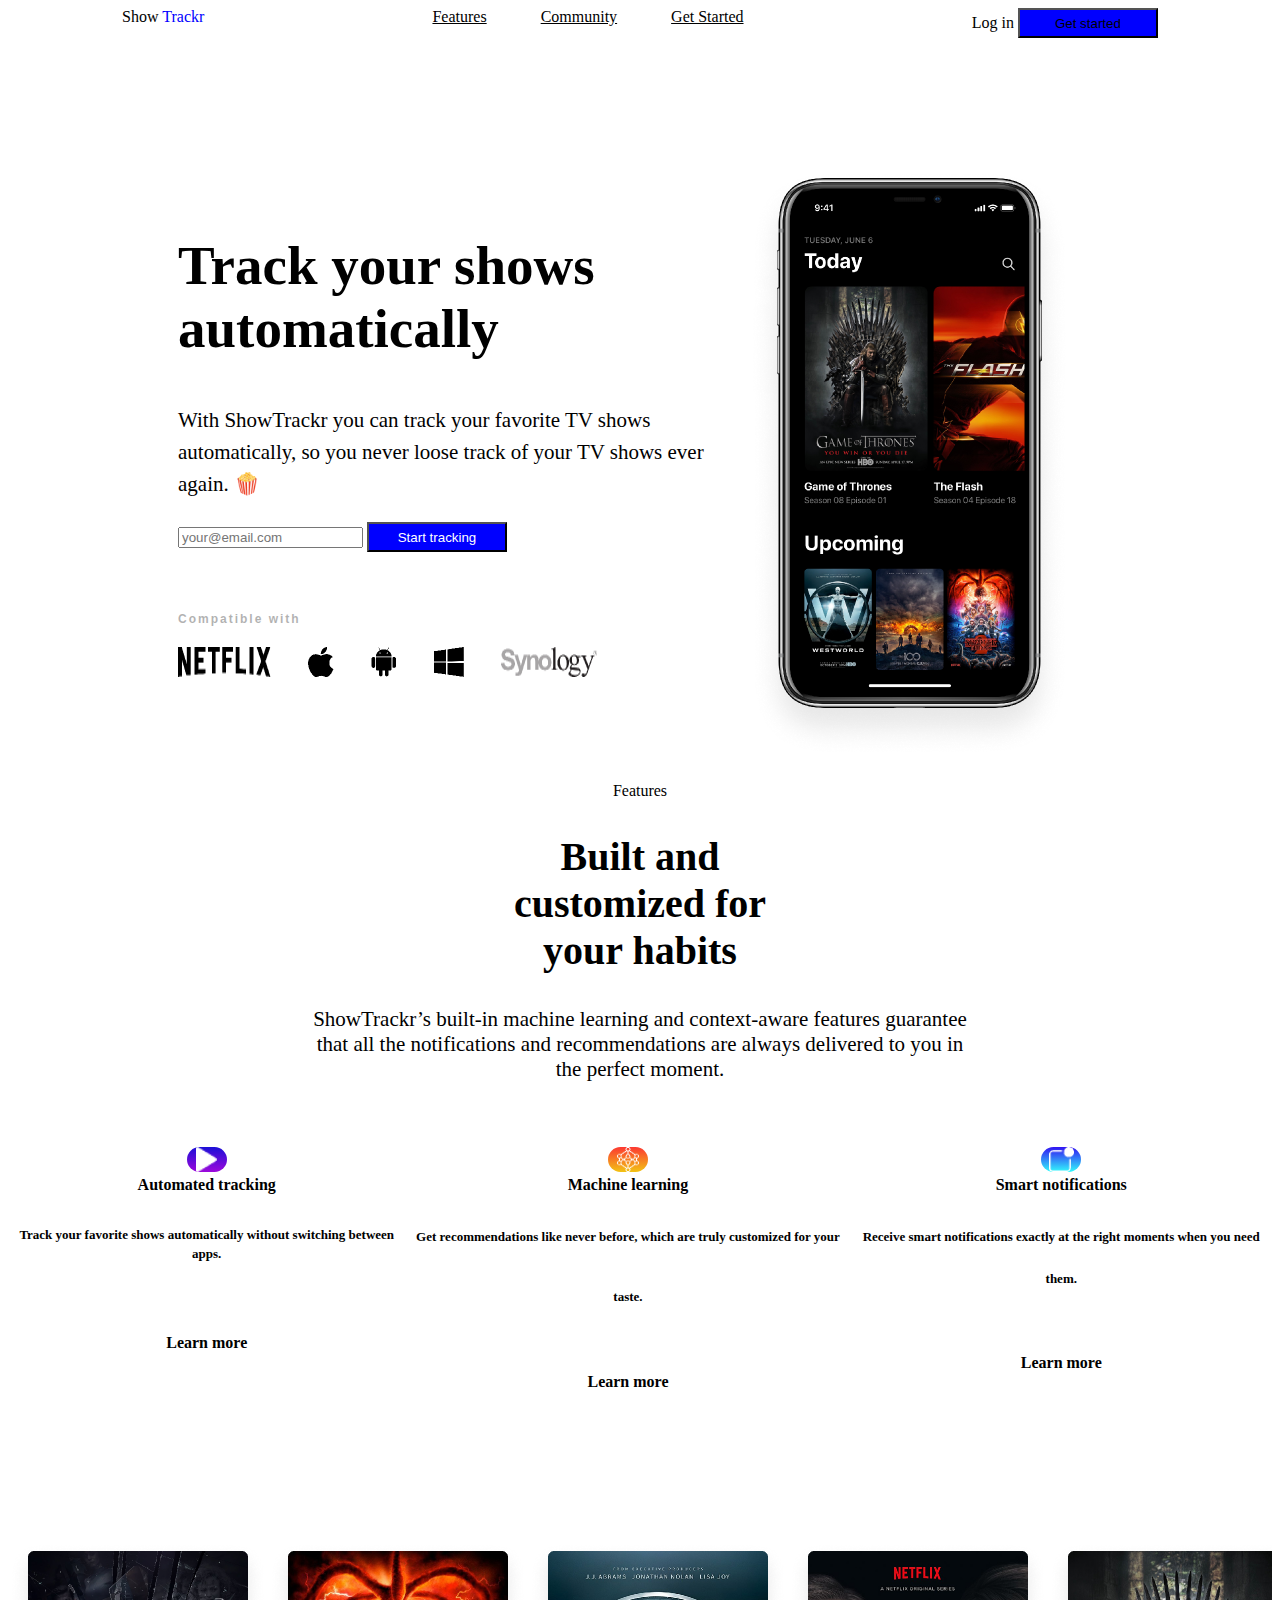
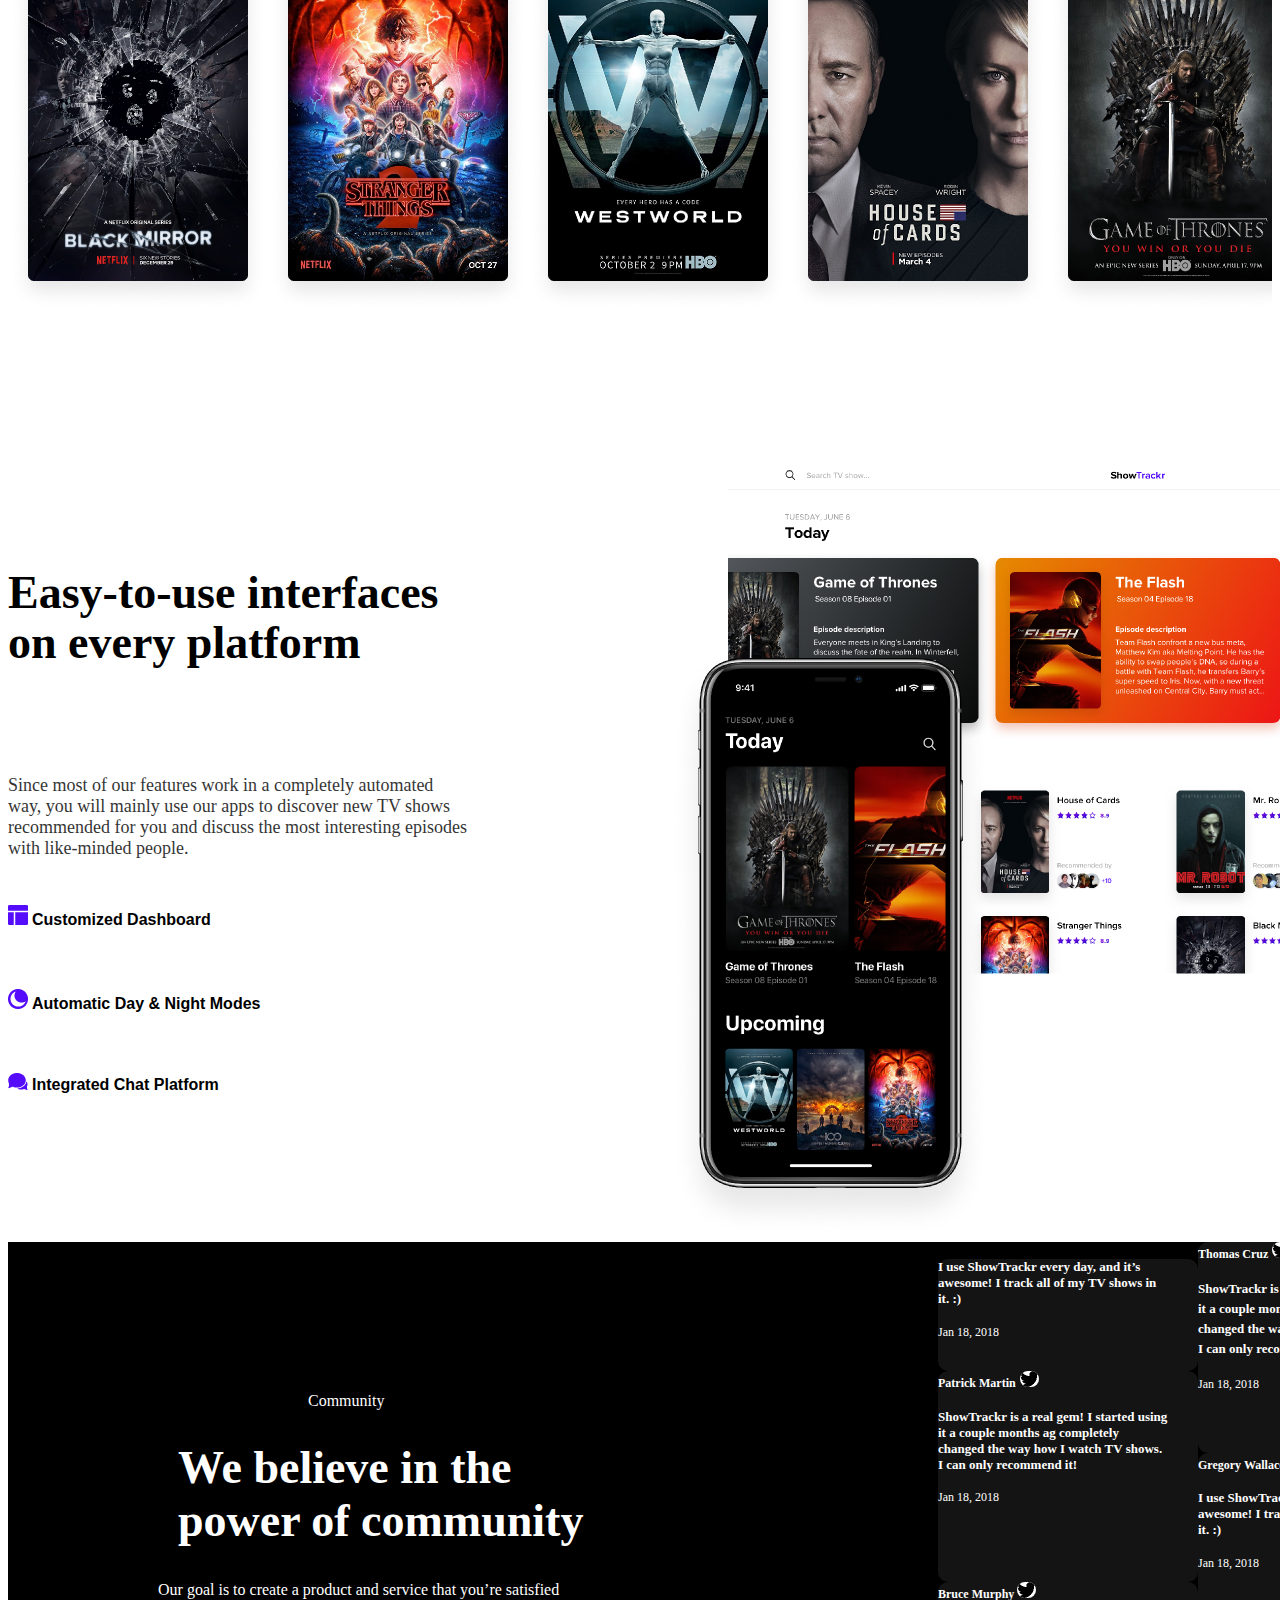
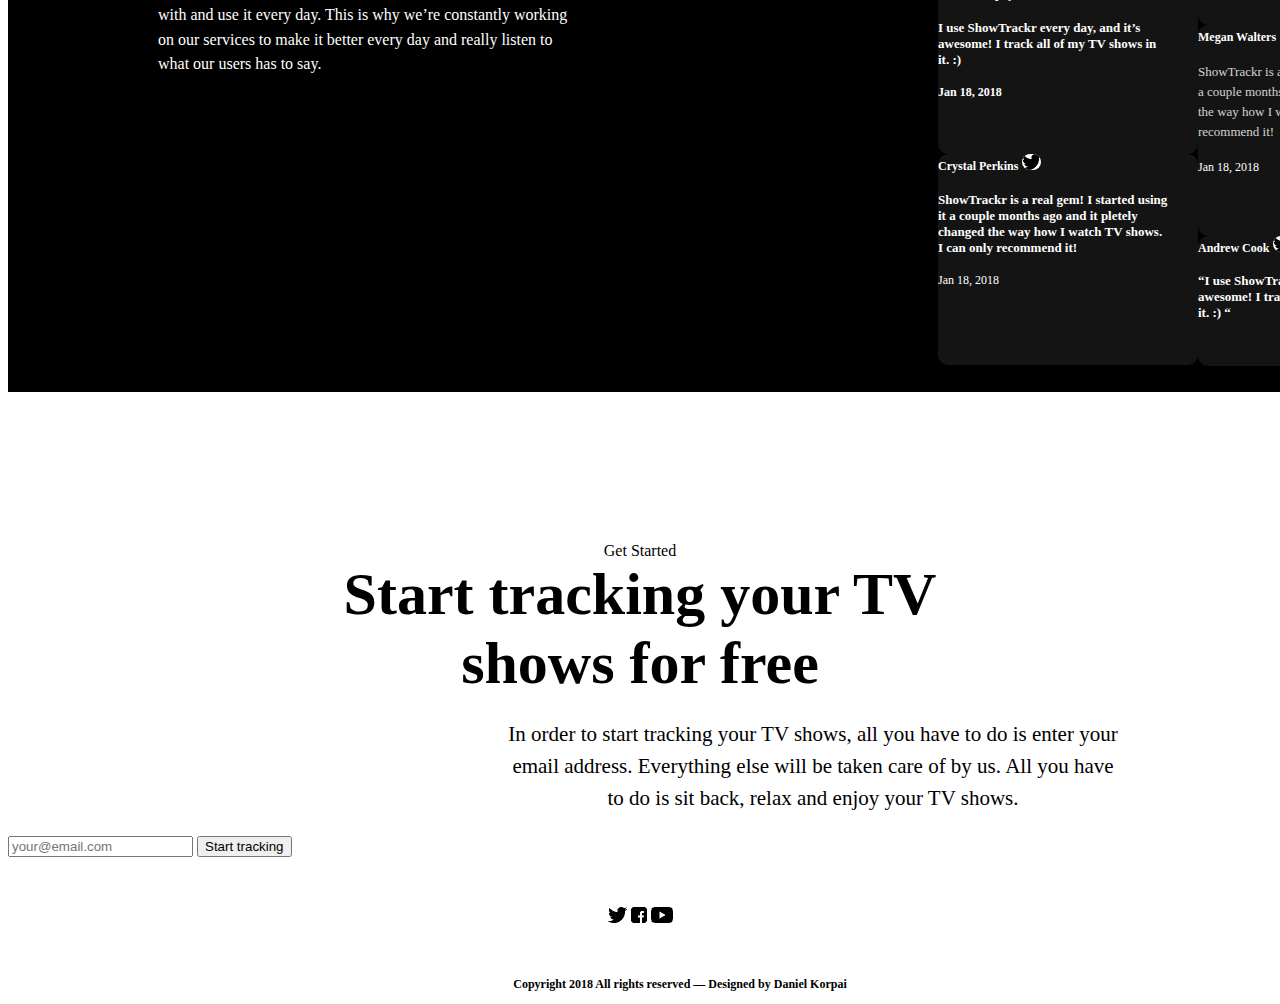
==== iphone/index.html @ 299eebde "last final mob wersion2" ====
<!DOCTYPE html>
<html lang="ru">
  <head>
    <meta name="viewport" content="width=device-width, initial-scale=1">
    <meta charset="UTF-8" />
    <title>Селекторы</title>
    <link rel="stylesheet" type="text/css" href="css/styles.css">
  </head>
  <body>
    <header class="header">
      <div class="menu-left">
        <span>Show</span>
        <span class="trac">Trackr</span>
      </div>

      <div class="menu-center">
        <a class="feauter" href="#send-1">Features</a>
        <a class="commun" href="send-2">Community</a>
        <a class="med" href="#send-3">Get Started</a>
      </div>

      <div class="menu-right">
        <span class="log-in">Log in</span>
        <button class="get">Get started</button>
      </div>

    </header>

    <section class="mario">
      <div class="all">
        <h2 class="left-caption">Track your shows automatically</h2>

        <p class="with">
          With ShowTrackr you can track your favorite TV shows automatically, so
          you never loose track of your TV shows ever again. 🍿
        </p>

        <input type="email" placeholder="your@email.com" />

        <button class="star">Start tracking</button><br>
        
        <p class="comp">Compatible with</p>

        <div class="robot">
          <img class="net" src="images/img7.png" />
          <img class=" appl" src="images/img6.png" />
          <img class="android" src="images/img5.png" />
          <img class="window" src="images/img9.png" />
          <img class="snolo" src="images/img8.png" />
        </div>
      </div>

      <div>
        <img class="boba" src="images/img22.png" />
      </div>
    </section>

    <div class="bui-show">
      <a id="send-1">Features</a>
      <h2 class="bui">Built and customized for your habits</h2>
      <p class="show">
        ShowTrackr’s built-in machine learning and context-aware features
        guarantee that all the notifications and recommendations are always
        delivered to you in the perfect moment.
      </p>
    </div>

    <div class="foot">

      <div class="tree-left">

        <div>
          <img class="treeang" src="images/img16.png">
        </div>


        <span class="aut">Automated tracking</span>

        <h6 class="trac-you">
          Track your favorite shows automatically without switching between
          apps.
        </h6>

        <div class="lear-1">Learn more</div>
      </div>

      <div class="tree-center">

        <div>
          <img class="harta" src="images/img17.png">
        </div>

        <span class="mach">Machine learning</span>

        <h3 class="get-recom">
          Get recommendations like never before, which are truly customized for
          your taste.
        </h3>
        <div class="lear-2">Learn more</div>

      </div>

      <div class="tree-right">

        <div>
          <img class="i-button" src="images/img18.png" />
        </div>

        <span class="smart">Smart notifications</span>

        <h5 class="rec">
          Receive smart notifications exactly at the right moments when you need
          them.
        </h5>

        <div class="lear-3">Learn more</div>

      </div>

    </div>

    <div class="roll">
      <img class="esc-1" src="images/img13.png" />
      <img class="esc-2"  src="images/img15.png" />
      <img src="images/img14.png" />
      <img src="images/img10.png" />
      <img class="esc-3" src="images/img11.png" />
      <img  class="esc-4" src="images/img12.png" />
      <img class="esc-5" src="images/img25.png" />
    </div>
    <section class="doom">
      <div class="doom-left">
        <h6 class="easy">Easy-to-use interfaces on every platform</h6>

        <p class="since">
          Since most of our features work in a completely automated way, you
          will mainly use our apps to discover new TV shows recommended for you
          and discuss the most interesting episodes with like-minded people.
        </p>
        <div>

          <div class="up-down1">
            <img class="go1" src="images/img20.png" />
            <span class="cust">Customized Dashboard</span><br />
          </div>

            <div class="up-down2">
           <img class="go2" src="images/img21.png" />
            <span class="auto">Automatic Day & Night Modes</span><br />
           </div>

          <div class="up-down3">
            <img class="go3" src="images/img19.png" />
            <span class="int">Integrated Chat Platform</span><br />
           </div>

        </div>
      </div>

      <div class="doom-right">
        <img class="down" src="images/img23.png" />
        <img class="up" src="images/img22.png" />
      </div>
    </section>

    <section class="black">
      <div class="black-left">
        <a id="send-2"  class="communiti">Community</a>

        <h1 class="we">We believe in the power of community</h1>

        <p class="our">
          Our goal is to create a product and service that you’re satisfied with
          and use it every day. This is why we’re constantly working on our
          services to make it better every day and really listen to what our
          users has to say.
        </p>

        <p>Read more testimonials</p>
      </div>
        <div class="colum-left">

          <div class="first-left-comment">
            <h4 class="i-use">
              I use ShowTrackr every day, and it’s awesome! I track all of my TV
              shows in it. :)
            </h4>
            <p class="data-1">Jan 18, 2018</p>
          </div>

          <div class="second-left-comment">
            <span class="second-name">Patrick Martin</span>
            <img  class="img-tweet-1" src="images/img24.png">
            <h4 class="showTrack-comment">
              ShowTrackr is a real gem! I started using it a couple months ag
              completely changed the way how I watch TV shows. I can only
              recommend it!
            </h4>
            <p class="data-2">Jan 18, 2018</p>
          </div>

          <div class="third-left-comment">
            <spann class="third-name">Bruce Murphy</span>
              <img  class="img-tweet-2" src="images/img24.png">
            <h4 class="I-use">
              I use ShowTrackr every day, and it’s awesome! I track all of my TV
              shows in it. :)
            </h4>
            <p class="data-3">Jan 18, 2018</p>
          </div>

          <div class="fourth-left-comment">
            <span class="fourth-name">Crystal Perkins</span>
            <img  class="img-tweet-3" src="images/img24.png">
            <h4 class="show-track-comment-2" >
              ShowTrackr is a real gem! I started using it a couple months ago
              and it pletely changed the way how I watch TV shows. I can only
              recommend it!
            </h4>
            <p class="data-4">Jan 18, 2018</p>
          </div>
        </div>

        <div class="colu-right">

          <div class="first-right-comment">
              <span class="first-right-name">Thomas Cruz</span>
              <img class="img-tweet-4"  src="images/img24.png">
              <h4 class="right-ShowTrack">ShowTrackr is a real gem! I started using it a couple months ago
                completely changed the way how I watch TV shows. I can only recommend it!
               </h4>
              <p class=" data-5">Jan 18, 2018</p>
          </div>

          <div class="second-right-comment">
              <span  class="second-right-name">Gregory Wallace</span>
              <img  class="img-tweet-5" src="images/img24.png">
              <h4 class="i-use">I use ShowTrackr every day,
                 and it’s awesome! I track all of my TV shows in it. :) 
                </h4>
              <p class="data-6">Jan 18, 2018</p>
          </div>

          <div class=" third-right-comment">
              <span class="third-right-name">Megan Walters</span>
              <img  class="img-tweet-6" src="images/img24.png">
              <h4 class="i-watch">ShowTrackr is a real gem! I started using it a couple months ago 
                 completely changed the way how I watch TV shows. I can only recommend it! 
                </h4>
              <p class="data-7">Jan 18, 2018</p>
          </div>

          <div class="fourth-right-comment">
              <span class="fourth-right-name" >Andrew Cook</span>
              <img class="img-tweet-7" src="images/img24.png">
              <h4 class="i-use-show">“I use ShowTrackr 
                every day, and it’s awesome! I track all of my TV shows in it. :) “
              </h4>
              <p></p>
          </div>

        </div>
      </div>
    </section>



    <div class="get-started">

      <a id="send-3">Get Started</a>

      <h6 class="tv">Start tracking your TV shows for free</h6>

      <p class="order">
        In order to start tracking your TV shows, all you have to do is enter your
        email address. Everything else will be taken care of by us. All you have
       to do is sit back, relax and enjoy your TV shows.
      </p>
    </div>

      <div class="good-man" >
        <input class="mail" type="email" placeholder="your@email.com" />
       <button class="ssb">Start tracking</button>
      </div>

    

    <footer>
      <div class="last">
        

        <img src="images/img24.png">

        <img src="images/img25.png">

        <img src="images/img26.png">

      </div>
      <div>
        <p class="copy">
          Copyright 2018 All rights reserved — Designed by Daniel Korpai
          </p>
      </div>

    </footer>
  </body>
</html>
---- iphone/css/styles.css ----
.header {
  margin-bottom: 20px;
  display: flex;
  justify-content: space-around;
}

.feauter {
  padding-right: 50px;
  color: black;
}

.commun {
  color: black;
}

.med {
  padding-left: 50px;
  color: black;
}

.trac {
  color: blue;
}

.treeang {
  object-fit: contain;
  width: 40px;
  height: 25px;
  border-radius: 14px;
  background-image: linear-gradient(to top, #9c09db, #1c0fd7);
}

.i-button {
  width: 40px;
  height: 25px;
  object-fit: contain;
  border-radius: 14px;
  background-image: linear-gradient(to top, #32fbfc, #3214f2);
}

.harta {
  width: 40px;
  height: 25px;
  object-fit: contain;
  border-radius: 14px;
  background-image: linear-gradient(to top, #f2c314, #fc3832);
}

.get {
  width: 140px;
  height: 30px;
  background-color: blue;
}

.left-caption {
  font-size: 55px;
}

.with {
  font-size: 21px;
  line-height: 1.52;
  color: #000000;
}

.mario {
  margin-bottom: 20px;
  display: flex;
  justify-content: space-betwe;
}

.all {
  margin-top: 130px;
  margin-left: 170px;
}

.star {
  color: #ffffff;
  width: 140px;
  height: 30px;
  background-color: blue;
}

.comp {
  margin-top: 60px;
}

.robot {
  display: flex;
  margin-top: 20px;
  margin-left: -120px;
}

.net {
  margin-left: 120px;
}

.appl {
  margin-left: 37px;
}

.android {
  margin-left: 37px;
}

.window {
  margin-left: 37px;
}

.snolo {
  margin-left: 37px;
}

.boba {
  margin-top: 140px;
  margin-top: 110px;
  margin-right: 200px;
}

.comp {
  width: 124px;
  height: 15px;
  opacity: 0.3;
  font-family: sans-serif;
  font-size: 12px;
  font-weight: 600;
  font-stretch: normal;
  font-style: normal;
  line-height: normal;
  letter-spacing: 2px;
  color: #000000;
}

.job {
  display: flex;
}

.section {
  display: flex;
}

.iphone-pics {
  width: 100%;
  height: 100%;
}

.iphone-img {
  width: 310px;
}

.best {
  display: flex;
  justify-content: space-between;
}

.heroi {
  display: flex;
  justify-content: space-around;
}

.spann {
  font-size: 18px;
  font-weight: 300;
  color: #000000;
}

.bui-show {
  text-align: center;
}

.bui {
  padding-right: 500px;
  padding-left: 500px;
  font-size: 40px;
  font-size: 40px;
}

.show {
  padding-right: 300px;
  padding-left: 300px;
  margin-bottom: 20px;
  font-size: 21px;
}

.tree-left {
  text-align: center;
}

.tree-center {
  text-align: center;
}

.tree-right {
  text-align: center;
}

.treeangel {
  width: 50px;
  height: 50px;
  border-radius: 14px;
  box-shadow: 0 2px 4px 0 rgba(36, 8, 128, 0.15);
  background-image: linear-gradien;
}

.aut {
  font-weight: bold;
}

.trac-you {
  font-size: 13px;
  line-height: 1.5;
}

.lear-1 {
  padding-top: 40px;
  font-weight: 600;
}

.mach {
  font-weight: bold;
}

.get-recom {
  font-size: 13px;
  line-height: 4.6;
}

.lear-2 {
  padding-top: 33px;
  font-weight: 600;
}

.smart {
  font-weight: bold;
}

.rec {
  font-size: 13px;
  line-height: 3.2;
}

.lear-3 {
  padding-top: 33px;
  font-weight: 600;
}

.foot {
  padding-top: 45px;
  display: flex;
  justify-content: space-between;
}

.roll {
  overflow: auto;
  margin-top: 150px;
  display: flex;
  justify-content: space-between;
}

.doom {
  margin-top: 150px;
  display: flex;
}

.doom-right {
  margin-left: 200px;
}

.black {
  display: flex;
  width: 1440px;
  height: 750px;
  background-color: #000000;
}

.black-left {
  padding-top: 150px;
}

.colum-left {
  margin-left: 300px;
}

.first-left-comment {
  height: 112px;
  border-radius: 10px;
  background-color: rgba(255, 255, 255, 0.08);
}

.i-use {
  color: #ffffff;
}

.data-1 {
  font-size: 12px;
  color: #ffffff;
}

.second-left-comment {
  width: 260px;
  height: 211px;
  border-radius: 10px;
  background-color: rgba(255, 255, 255, 0.08);
}

.img-tweet-1 {
  background-color: white;
  border-radius: 15px;
}

.second-name {
  font-size: 12px;
  font-weight: 600;
  color: #ffffff;
}

.data-2 {
  font-size: 12px;
  color: #ffffff;
}

.showTrack-comment {
  width: 230px;
  font-size: 13px;
  color: #ffffff;
}

.third-left-comment {
  width: 260px;
  height: 172px;
  border-radius: 10px;
  background-color: rgba(255, 255, 255, 0.08);
}

.img-tweet-2 {
  background-color: white;
  border-radius: 15px;
}

.third-name {
  font-size: 12px;
  font-weight: 600;
  color: #ffffff;
}

.I-use {
  width: 230px;
  font-size: 13px;
}

.fourth-left-comment {
  width: 260px;
  height: 211px;
  border-radius: 10px;
  background-color: rgba(255, 255, 255, 0.08);
}

.img-tweet-3 {
  background-color: white;
  border-radius: 15px;
}

.fourth-name {
  font-size: 12px;
  font-weight: 600;
  color: #ffffff;
}

.show-track-comment-2 {
  width: 230px;
  font-size: 13px;
  color: #ffffff;
}

.data-4 {
  font-size: 12px;
  color: #ffffff;
}

.first-right-comment {
  width: 260px;
  height: 211px;
  border-radius: 10px;
  background-color: rgba(255, 255, 255, 0.08);
}

.img-tweet-4 {
  background-color: white;
  border-radius: 15px;
}

.first-right-name {
  font-size: 12px;
  font-weight: 600;
  color: #ffffff;
}

.right-ShowTrack {
  width: 230px;
  font-size: 13px;
  line-height: 1.54;
  color: #ffffff;
}

.data-5 {
  font-size: 12px;
  color: #ffffff;
}

.second-right-comment {
  width: 260px;
  height: 172px;
  border-radius: 10px;
  background-color: rgba(255, 255, 255, 0.08);
}

.img-tweet-5 {
  background-color: white;
  border-radius: 15px;
}

.second-right-name {
  font-size: 12px;
  font-weight: 600;
  color: #ffffff;
}

.i-use {
  width: 230px;
  font-size: 13px;
  color: #ffffff;
}

.data-6 {
  font-size: 12px;
  color: #ffffff;
}

.third-right-comment {
  width: 260px;
  height: 211px;
  border-radius: 10px;
  background-color: rgba(255, 255, 255, 0.08);
}

.img-tweet-6 {
  background-color: white;
  border-radius: 15px;
}

.third-right-name {
  font-size: 12px;
  font-weight: 600;
  color: #ffffff;
}

.i-watch {
  width: 230px;
  height: 80px;
  opacity: 0.8;
  font-family: SourceSansPro;
  font-size: 13px;
  font-weight: normal;
  font-stretch: normal;
  font-style: normal;
  line-height: 1.54;
  letter-spacing: normal;
  color: #ffffff;
}

.data-7 {
  font-size: 12px;
  color: #ffffff;
}

.fourth-right-comment {
  height: 130px;
  border-radius: 10px;
  background-color: rgba(255, 255, 255, 0.08);
}

.img-tweet-7 {
  background-color: white;
  border-radius: 15px;
}

.fourth-right-name {
  color: white;
  font-size: 12px;
  font-weight: 600;
}

.i-use-show {
  width: 230px;
  font-size: 13px;
  color: #ffffff;
}

.easy {
  width: 460px;
  height: 100px;
  font-size: 46px;
  font-weight: bold;
  font-stretch: normal;
  font-style: normal;
  line-height: 1.09;
  letter-spacing: normal;
  color: #000000;
}

.since {
  width: 460px;
  height: 112px;
  opacity: 0.8;
  font-size: 18px;
  font-weight: normal;
  font-stretch: normal;
  font-style: normal;
  letter-spacing: normal;
  color: #000000;
}

.up-down {
  margin-top: 20px;
}

.up-down2 {
  margin-top: 30px;
}

.up-down3 {
  margin-top: 30px;
}

.go1 {
  width: 20px;
  height: 20px;
  object-fit: contain;
}

.cust {
  font-family: sans-serif;
  font-weight: 600;
}

.go2 {
  margin-top: 30px;
  width: 20px;
  height: 20px;
  object-fit: contain;
}

.auto {
  font-family: sans-serif;
  font-weight: 600;
}

.go3 {
  margin-top: 30px;
  width: 20px;
  height: 17px;
  object-fit: contain;
}

.int {
  font-family: sans-serif;
  font-weight: 600;
}
.up {
  margin-top: -330px;
}

.down {
  margin-left: 60px;
}

.communiti {
  padding-left: 300px;
  color: white;
}

.we {
  margin-left: 170px;
  width: 460px;
  font-family: SourceSansPro;
  font-size: 46px;
  color: #ffffff;
}

.our {
  margin-left: 150px;
  width: 420px;
  line-height: 1.56;
  color: #ffffff;
}

.tv {
  margin: auto;
  text-align: center;
  width: 606px;
  font-size: 60px;
}

.order {
  margin-left: 500px;
  text-align: center;
  width: 610px;
  height: 96px;
  font-size: 21px;
  line-height: 1.52;
}

.last {
  margin-top: 50px;
  text-align: center;
}

.copy {
  margin-top: 50px;
  margin-left: 80px;
  text-align: center;
  font-size: 12px;
  font-weight: 600;
  font-stretch: normal;
}

.get-started {
  text-align: center;
  margin-top: 150px;
}

}

.ssb {
  width: 140px;
  height: 30px;
  background-color: blue;
}

@media (max-width: 768px) {
  .menu-center {
    display: none;
    width: 360px;
    margin-left: auto;
    margin-right: auto;
  }
}

@media (max-width: 768px) {
  .all {
    text-align: center;
    margin-left: auto;
    margin-right: auto;
  }
}

@media (max-width: 768px) {
  .mario {
    display: inline;
    width: 360px;
    margin-left: auto;
    margin-right: auto;
  }
}

@media (max-width: 768px) {
  .net {
    width: 360px;
    margin-left: auto;
    margin-right: auto;
  }
}

@media (max-width: 768px) {
  .log-in {
    display: none;
    width: 360px;
    margin-left: auto;
    margin-right: auto;
  }
}

@media (max-width: 768px) {
  .foot {
    flex-direction: column;
    width: 360px;
    margin-right: auto;
  }
}

@media (max-width: 768px) {
  .bui-show {
    flex-direction: column;
    width: 360px;
    margin-left: auto;
    margin-right: auto;
  }
}

@media (max-width: 768px) {
  .down {
    display: none;
    width: 360px;
    margin-left: auto;
    margin-right: auto;
  }
}
@media (max-width: 768px) {
  .up {
    display: none;
    width: 360px;
    margin-left: auto;
    margin-right: auto;
  }
}

@media (max-width: 768px) {
  .black {
    overflow: hidden;
    flex-direction: column;
    width: 360px;
    margin-right: auto;
  }
}
@media (max-width: 768px) {
  .colu-right {
    display: none;
    width: 360px;
    margin-left: auto;
    margin-right: auto;
  }
}

@media (max-width: 768px) {
  .colum-left {
    flex-wrap: nowrap;
    width: 360px;
    margin-left: auto;
    margin-right: auto;
  }
}
@media (max-width: 768px) {
  .black-left {
    flex-direction: column;
    width: 360px;
    margin-left: -170px;
    margin-right: auto;
  }
}
@media (max-width: 768px) {
  .bui {
    width: 200px;
    font-size: 40px;
    padding-left: 0px;
  }
}

@media (max-width: 768px) {
  .show {
    margin-left: -70px;
    font-size: 21px;
    width: 340px;
    padding-left: 0px;
  }
}
@media (max-width: 768px) {
  .we {
    width: 300px;
    text-align: center;
  }
}

@media (max-width: 768px) {
  .our {
    
    width: 300px;
    padding-left: 40px;
  }
}

}
@media (max-width: 768px) {
  .third-left-comment {
    margin-left: -30px;
    margin-top: 5px;
   
  }
}

@media (max-width: 768px) {
  .second-left-comment {
    
    margin-top: 5px;
  }
}

@media (max-width: 768px) {
  .fourth-left-comment {
    
    margin-top: 5px;
  }
}

@media (max-width: 768px) {
  .colum-left {
    display: flex;
    flex-direction: row;
    margin-left: -220px;
    margin-top: 80px;
  }
}
@media (max-width: 768px) {
  .roll {
    margin-top: 20px;
  }
}
@media (max-width: 768px) {
  .doom{
   
    margin-top: 20px;
  }
}
@media (max-width: 768px) {
  .order {
    width: 343px;
    margin-left: 0px;
  }
}
@media (max-width: 768px) {
  .tree-center{
    
    margin-top: 20px;
  }
}

@media (max-width: 768px) {
  .esc-1, .esc-2, .esc-3, .esc-4, .esc-5 {
    display: none;
  }
}
@media (max-width: 768px) {
  .robot {
    margin-left: 0px;
  }
}
@media (max-width: 768px) {
  .tree-left {
    margin-bottom: 10px;
  }
}
@media (max-width: 768px) {
  .trac-you {
    margin-top: 13px;
  }
}
@media (max-width: 768px) {
  .lear-1 {
    margin-top: -50px;
  }
}
@media (max-width: 768px) {
  .get-recom{
    margin-top: 13px;
    line-height: 1.5;
    font-size: 13px;
  }
}@media (max-width: 768px) {
  .lear-2 {
   padding-top: 0px;
  }
}
@media (max-width: 768px) {
  .rec {
    margin-top: 13px;
    font-size: 13px;
    line-height: 1.5;
  }
}
@media (max-width: 768px) {
  .lear-3 {
 padding-top: 0px;
  }
}
@media (max-width: 768px) {
  .tree-right {
    padding-top: 20px;
  }
}
@media (max-width: 768px) {
  .easy {
    width: 343px;
    margin-top: 25px;
  }
}
@media (max-width: 768px) {
  .since {
   margin-top: -25px;
  }
}
@media (max-width: 768px) {
  .get-started {
    margin-top: 20px;
  }
}
@media (max-width: 768px) {
  .tv{
    width: 490px;
  }
}
@media (max-width: 768px) {
  .good-man{
   margin-top: 100px;
   width: 343px;
  }
}
@media (max-width: 768px) {
  .copy{
    margin-top: 0px;
    font-size: 0px;
  
}
@media (max-width: 768px) {
  .last{
    margin-top: 20px;

  }
}
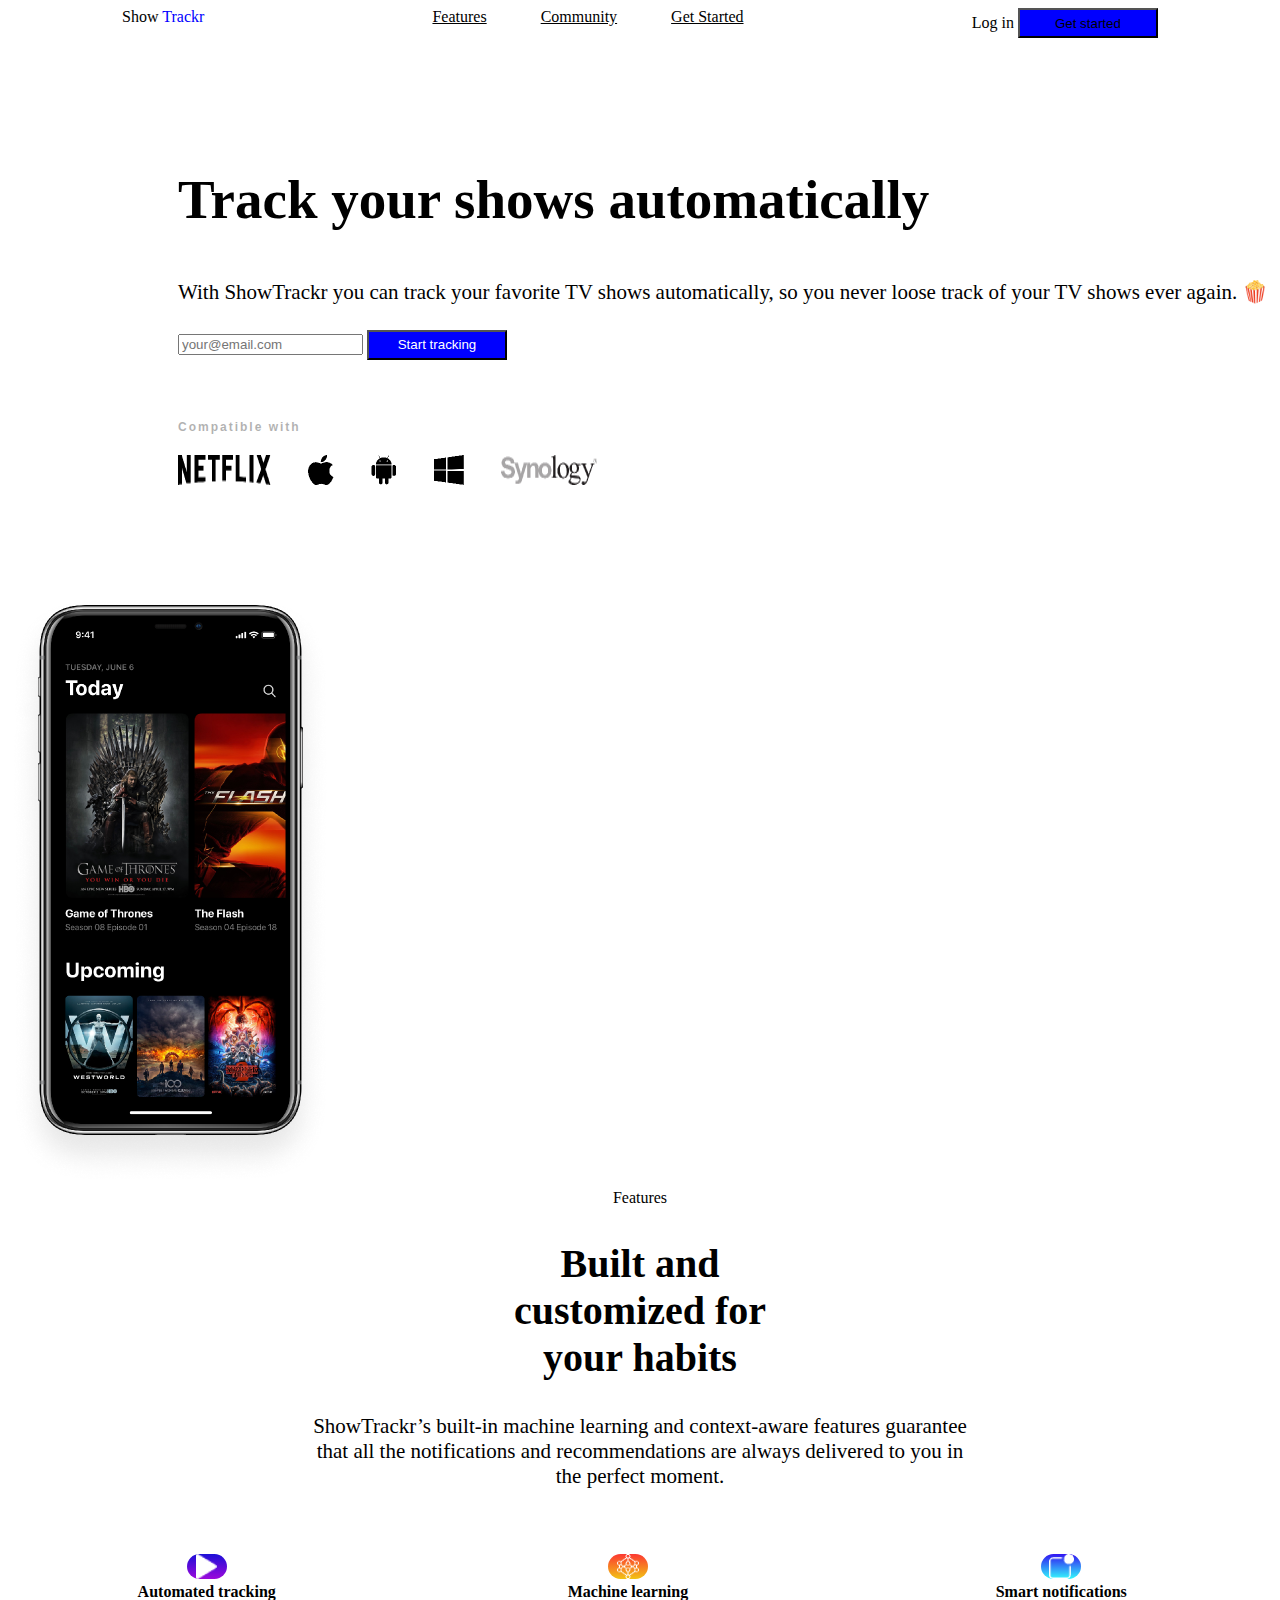
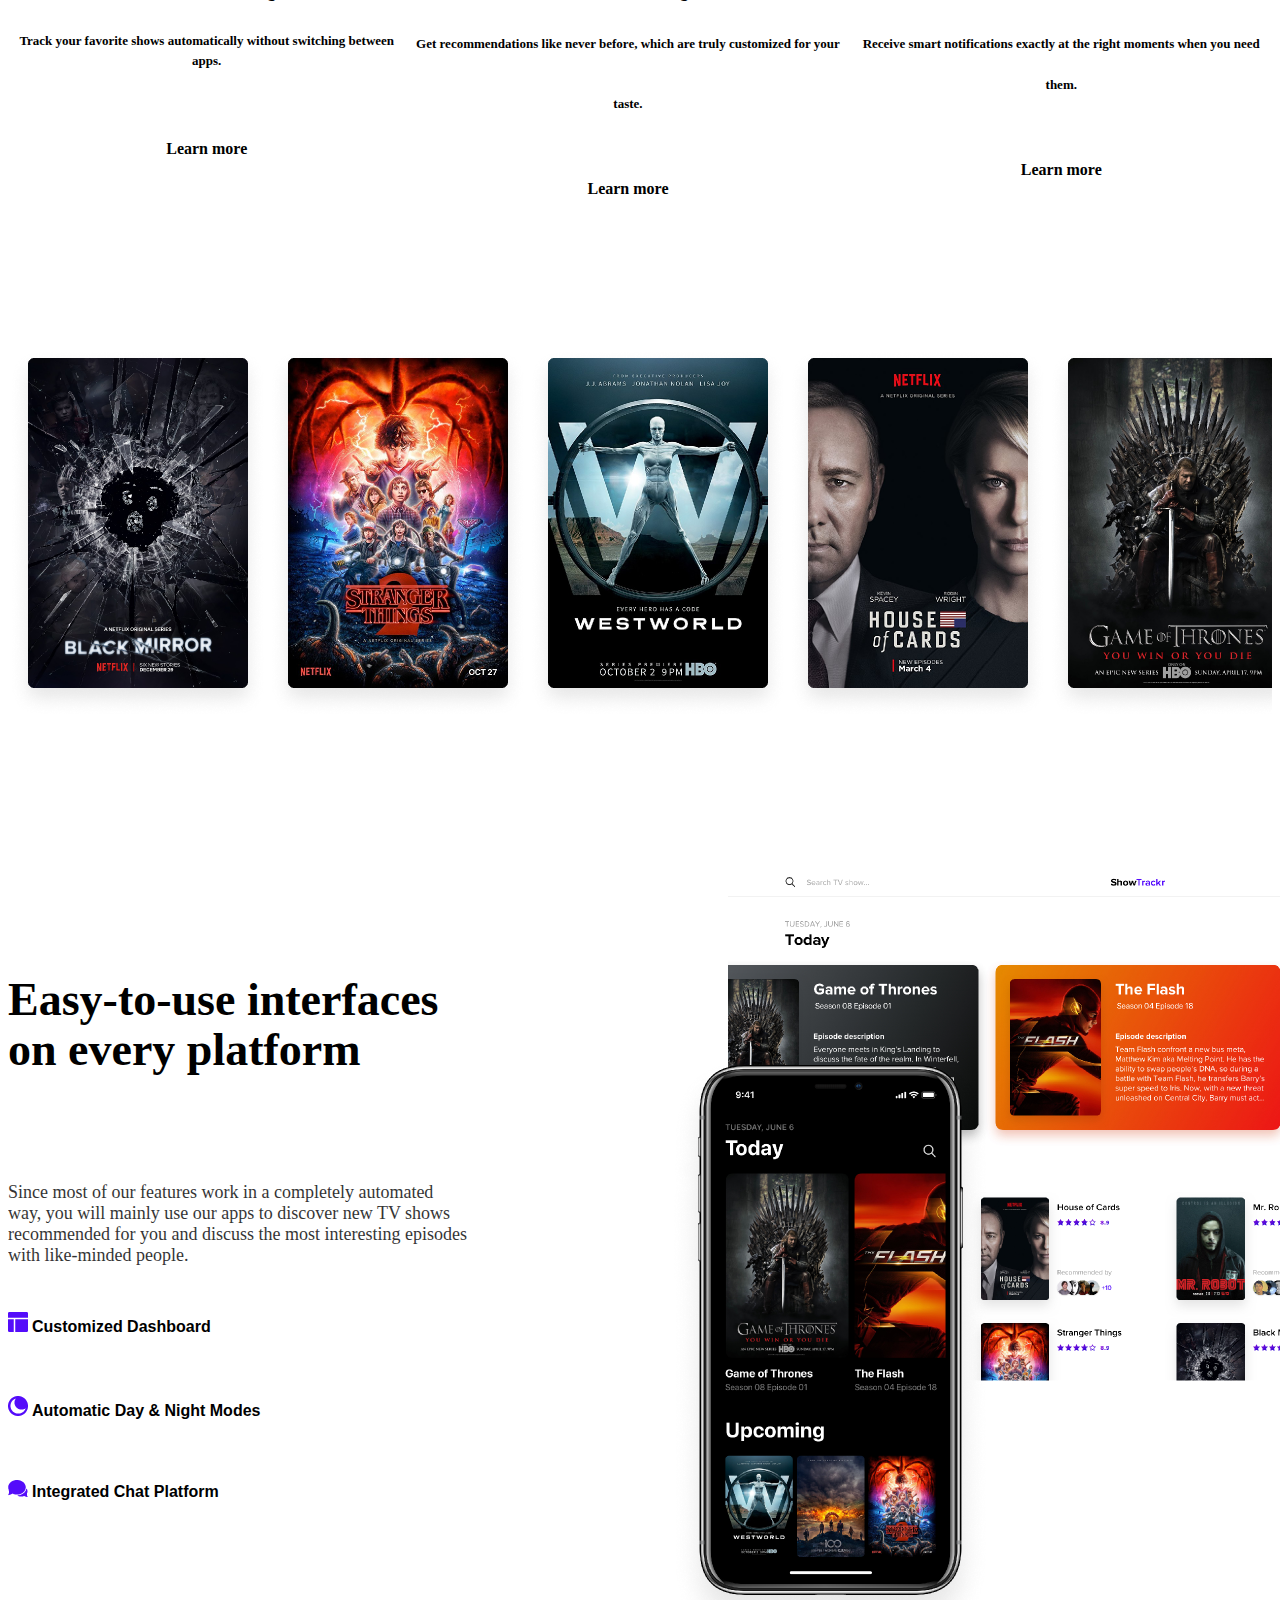
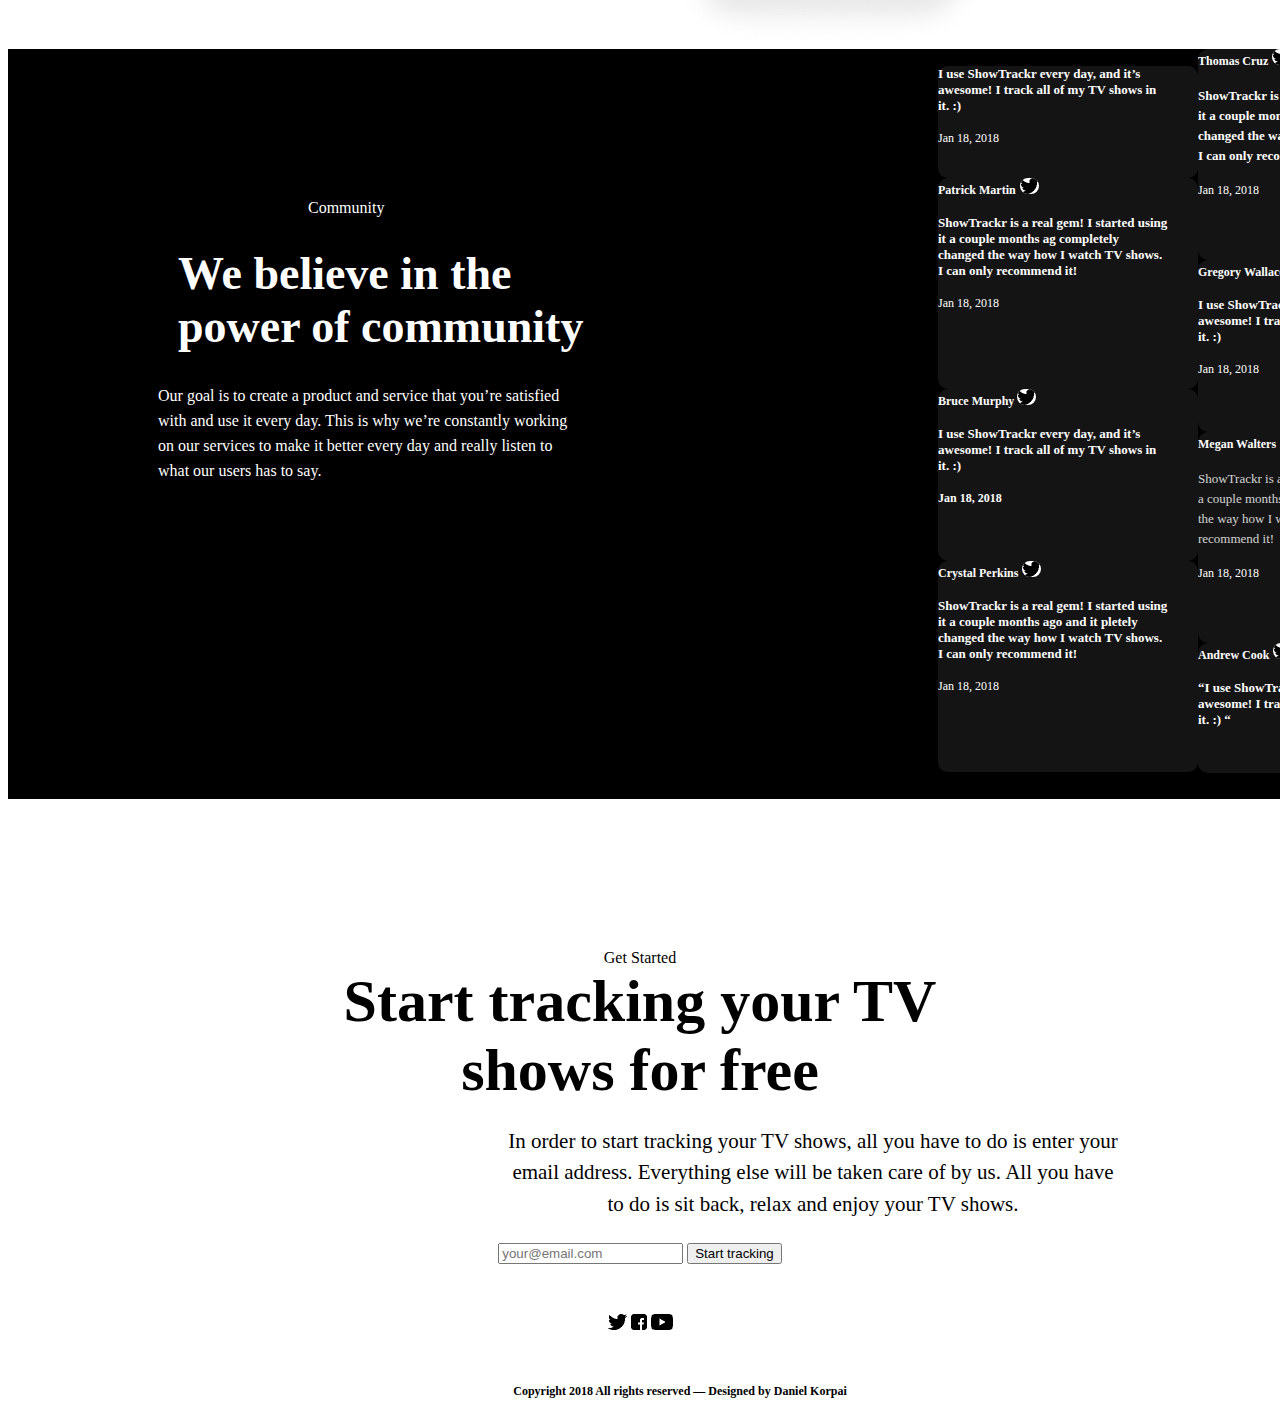
==== commit 4ac4d133: "bootstrap attempt1" ====
--- a/iphone/index.html
+++ b/iphone/index.html
@@ -26,7 +26,7 @@
 
     </header>
 
-    <section class="mario">
+    <section class="d-flex justify-content-around">
       <div class="all">
         <h2 class="left-caption">Track your shows automatically</h2>
 
@@ -278,7 +278,7 @@
       </p>
     </div>
 
-      <div class="good-man" >
+      <div class="good-man">
         <input class="mail" type="email" placeholder="your@email.com" />
        <button class="ssb">Start tracking</button>
       </div>
--- a/iphone/css/styles.css
+++ b/iphone/css/styles.css
@@ -614,6 +614,10 @@
   text-align: center;
 }
 
+.good-man{
+  text-align: center;
+}
+
 .copy {
   margin-top: 50px;
   margin-left: 80px;
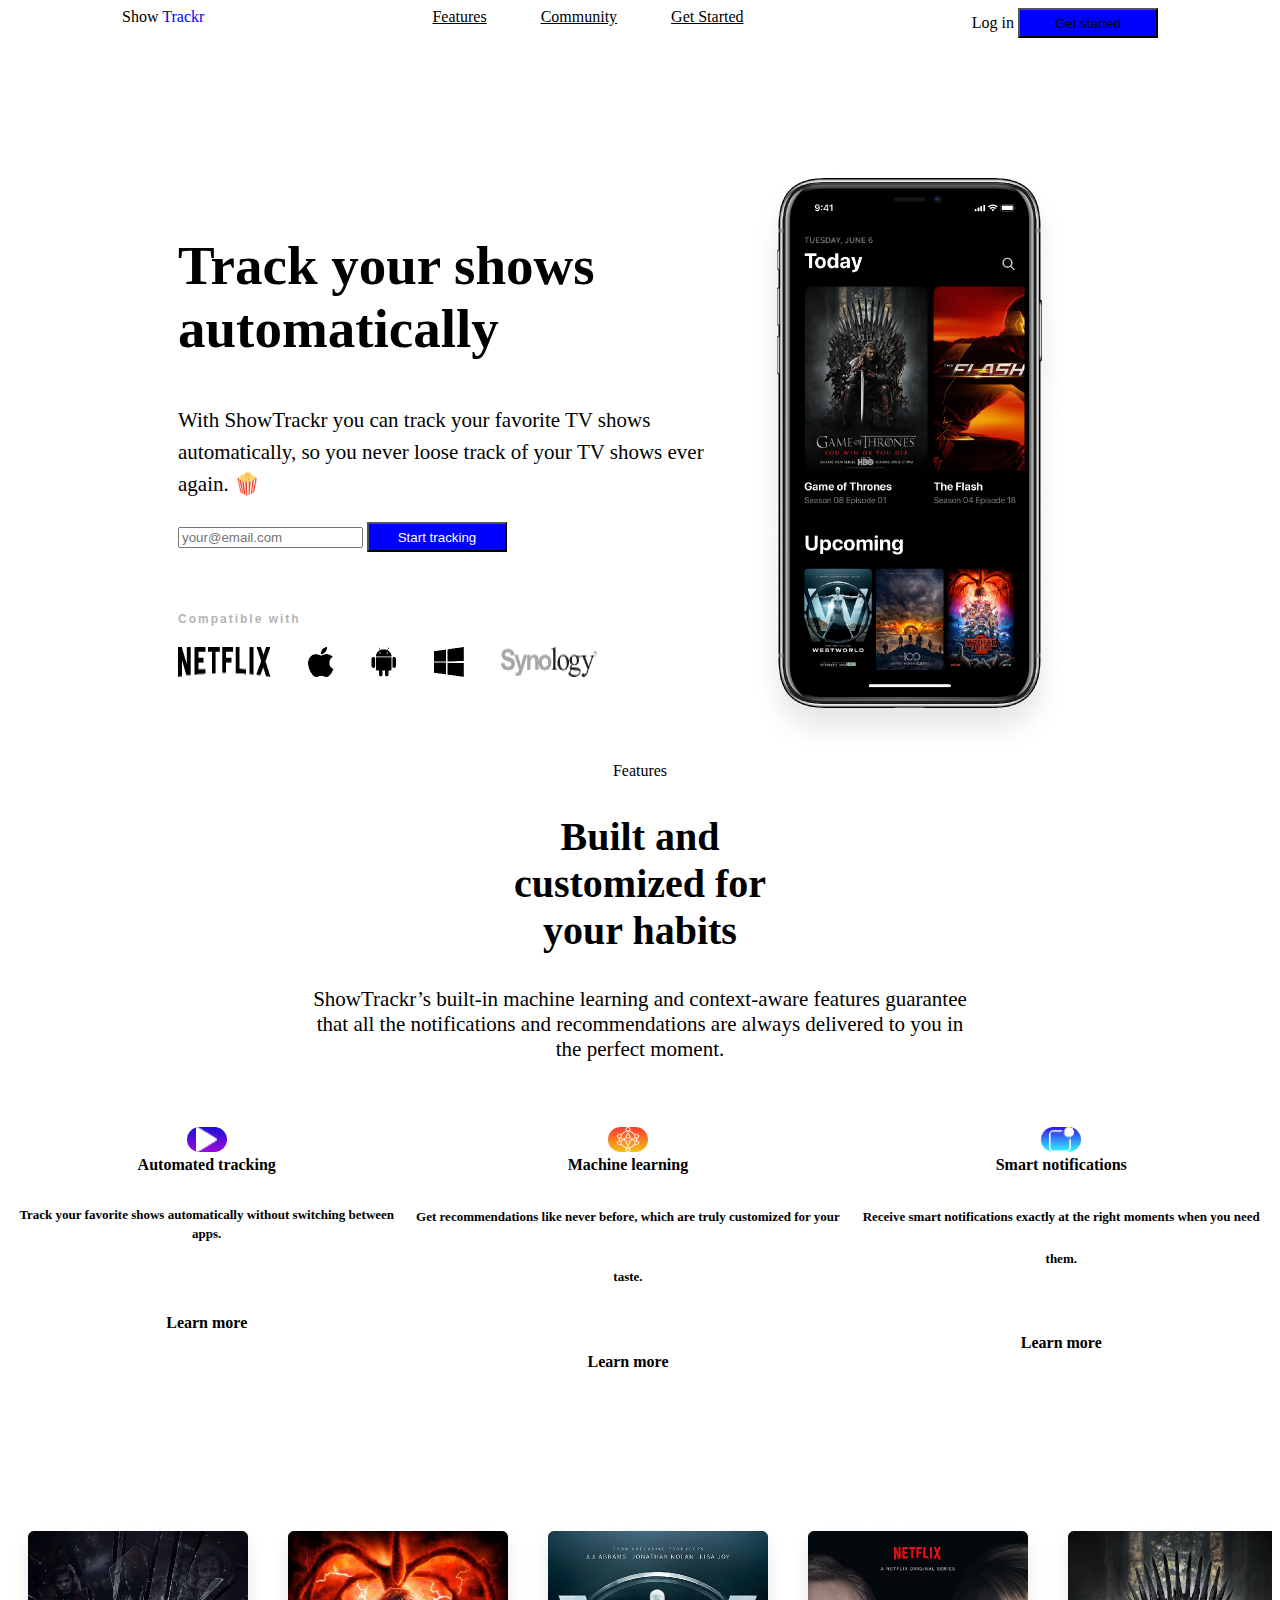
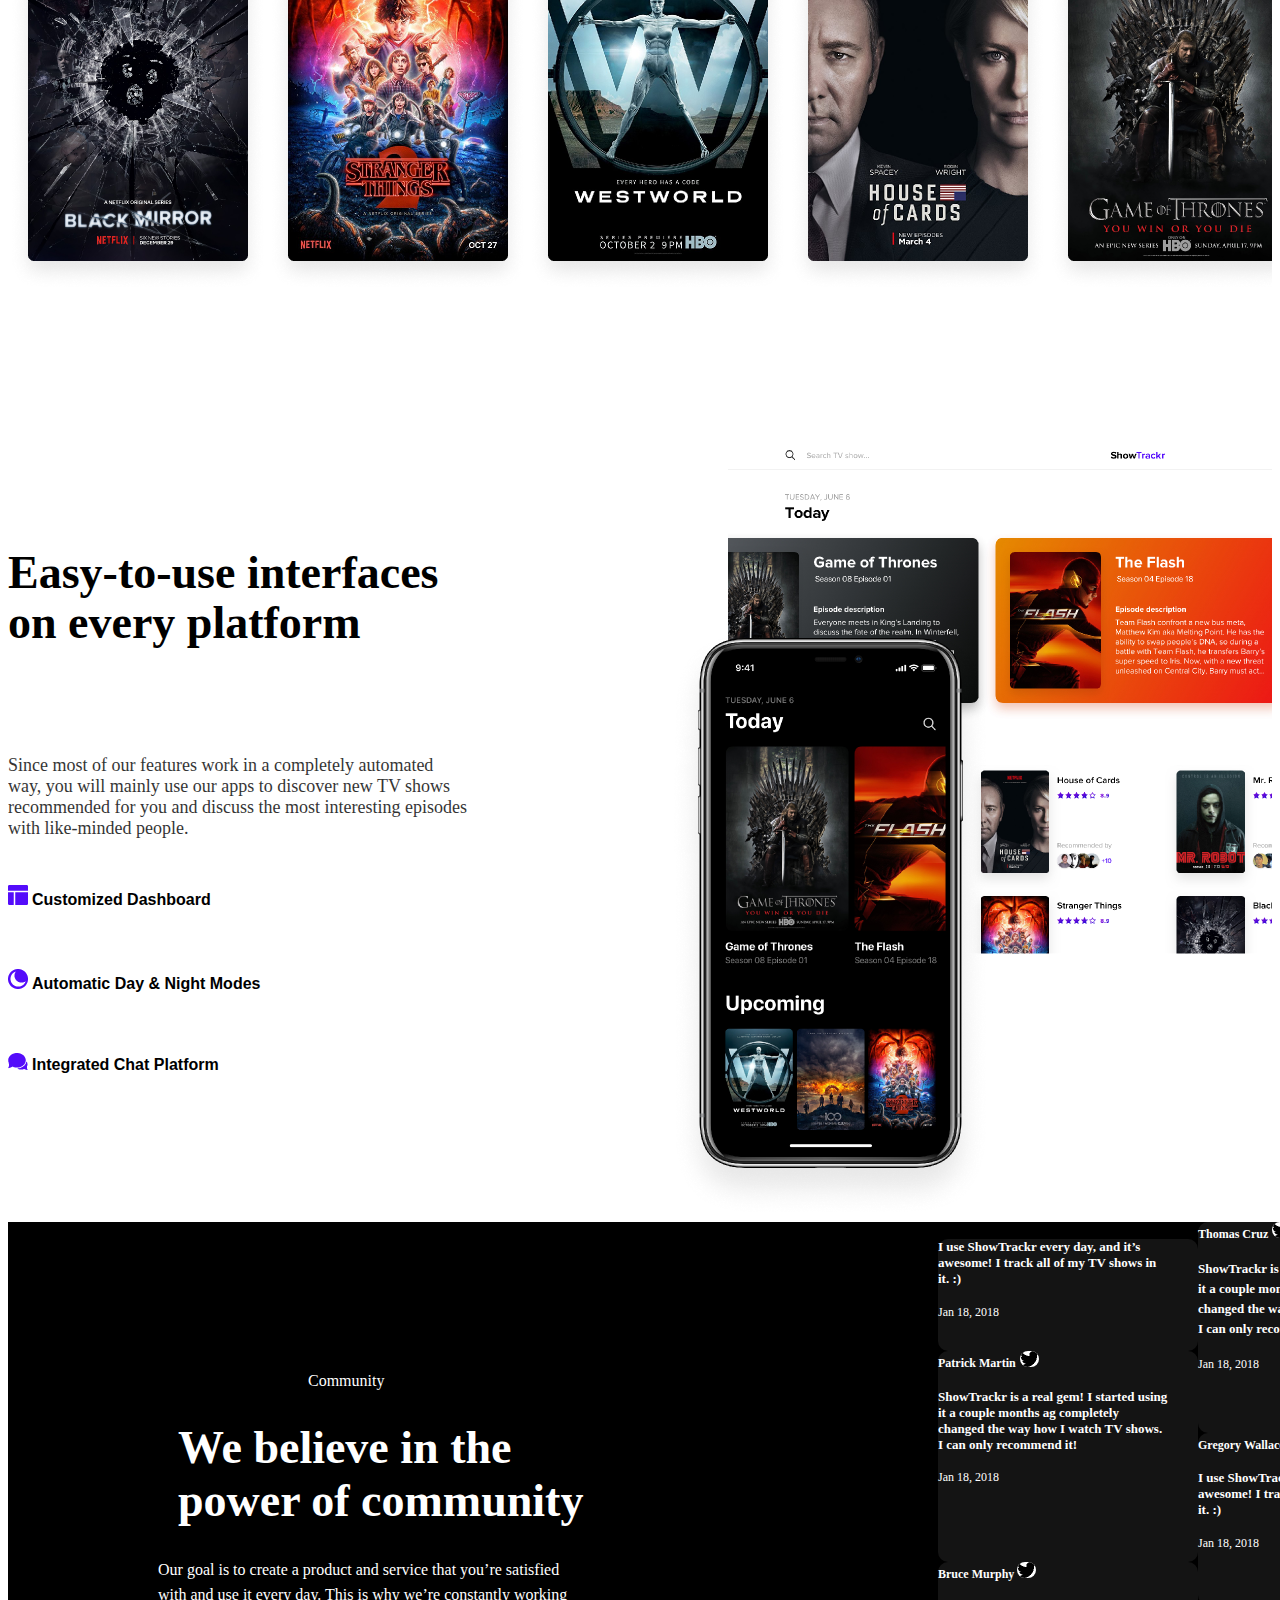
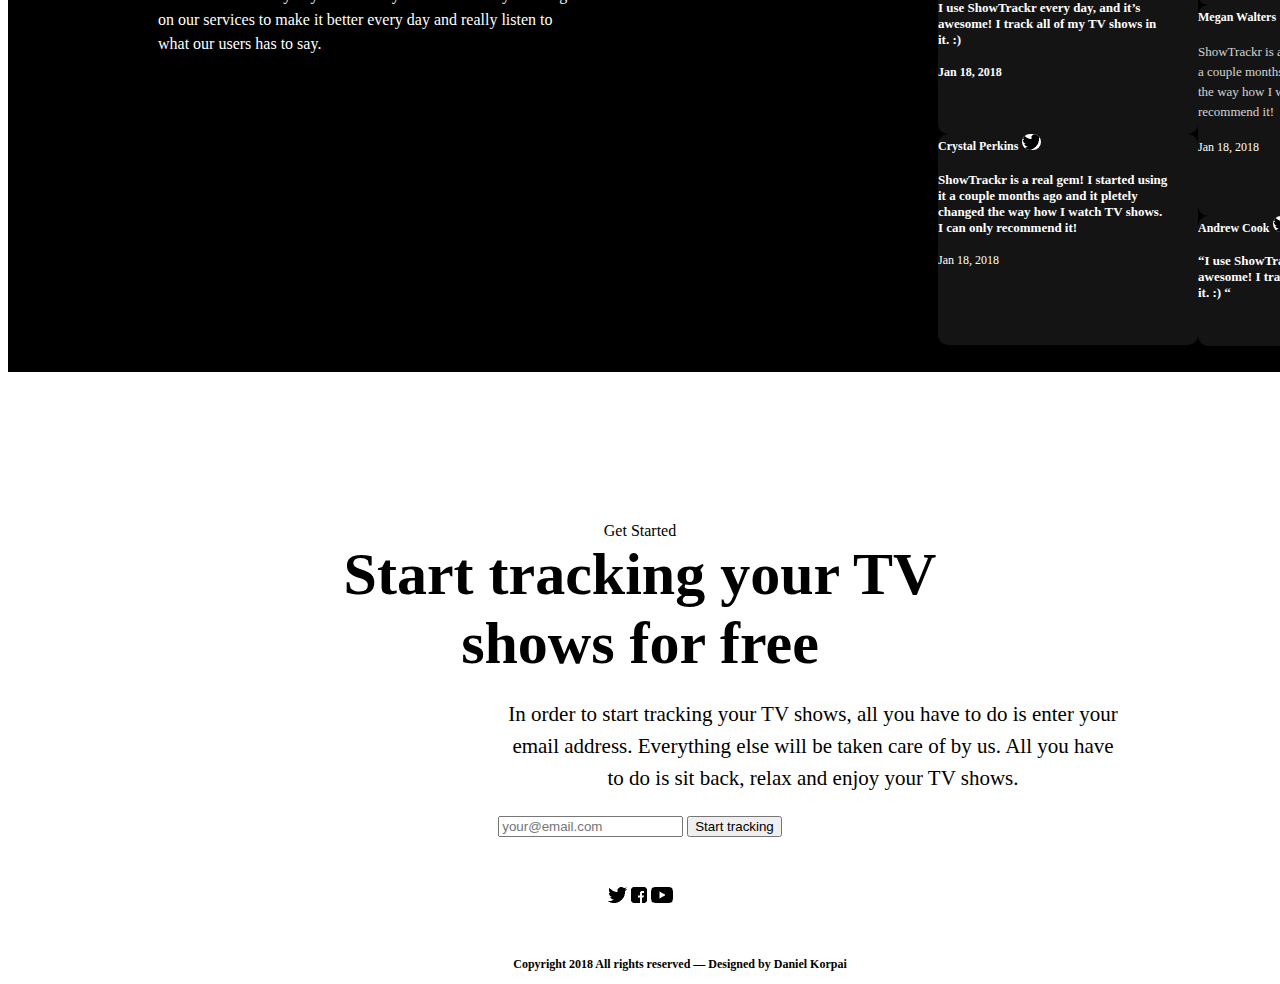
==== commit 04683d7a: "flow" ====
--- a/iphone/index.html
+++ b/iphone/index.html
@@ -26,7 +26,7 @@
 
     </header>
 
-    <section class="d-flex justify-content-around">
+    <section class="head">
       <div class="all">
         <h2 class="left-caption">Track your shows automatically</h2>
 
@@ -126,7 +126,6 @@
       <img src="images/img10.png" />
       <img class="esc-3" src="images/img11.png" />
       <img  class="esc-4" src="images/img12.png" />
-      <img class="esc-5" src="images/img25.png" />
     </div>
     <section class="doom">
       <div class="doom-left">
--- a/iphone/css/styles.css
+++ b/iphone/css/styles.css
@@ -4,6 +4,9 @@
   justify-content: space-around;
 }
 
+.head{
+  display: flex;
+}
 .feauter {
   padding-right: 50px;
   color: black;
@@ -262,6 +265,7 @@
 }
 
 .doom-right {
+  overflow: hidden;
   margin-left: 200px;
 }
 
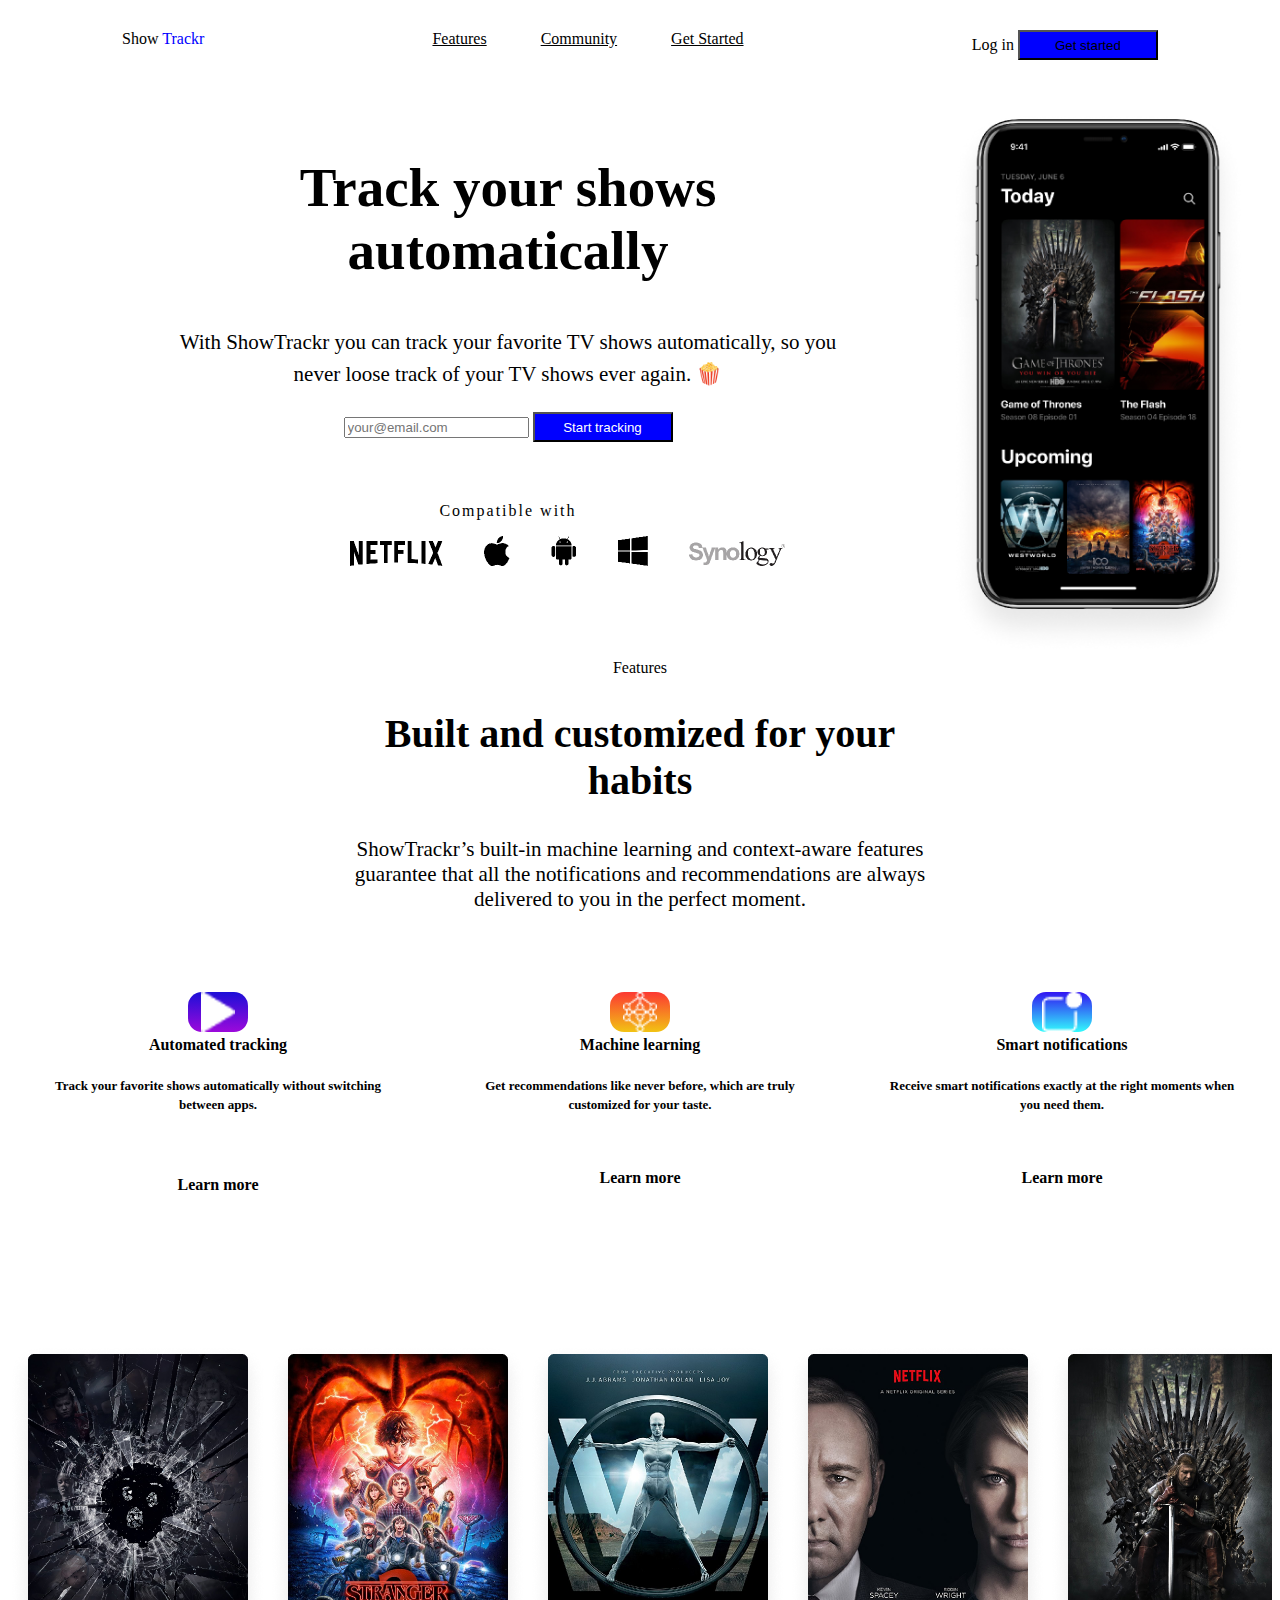
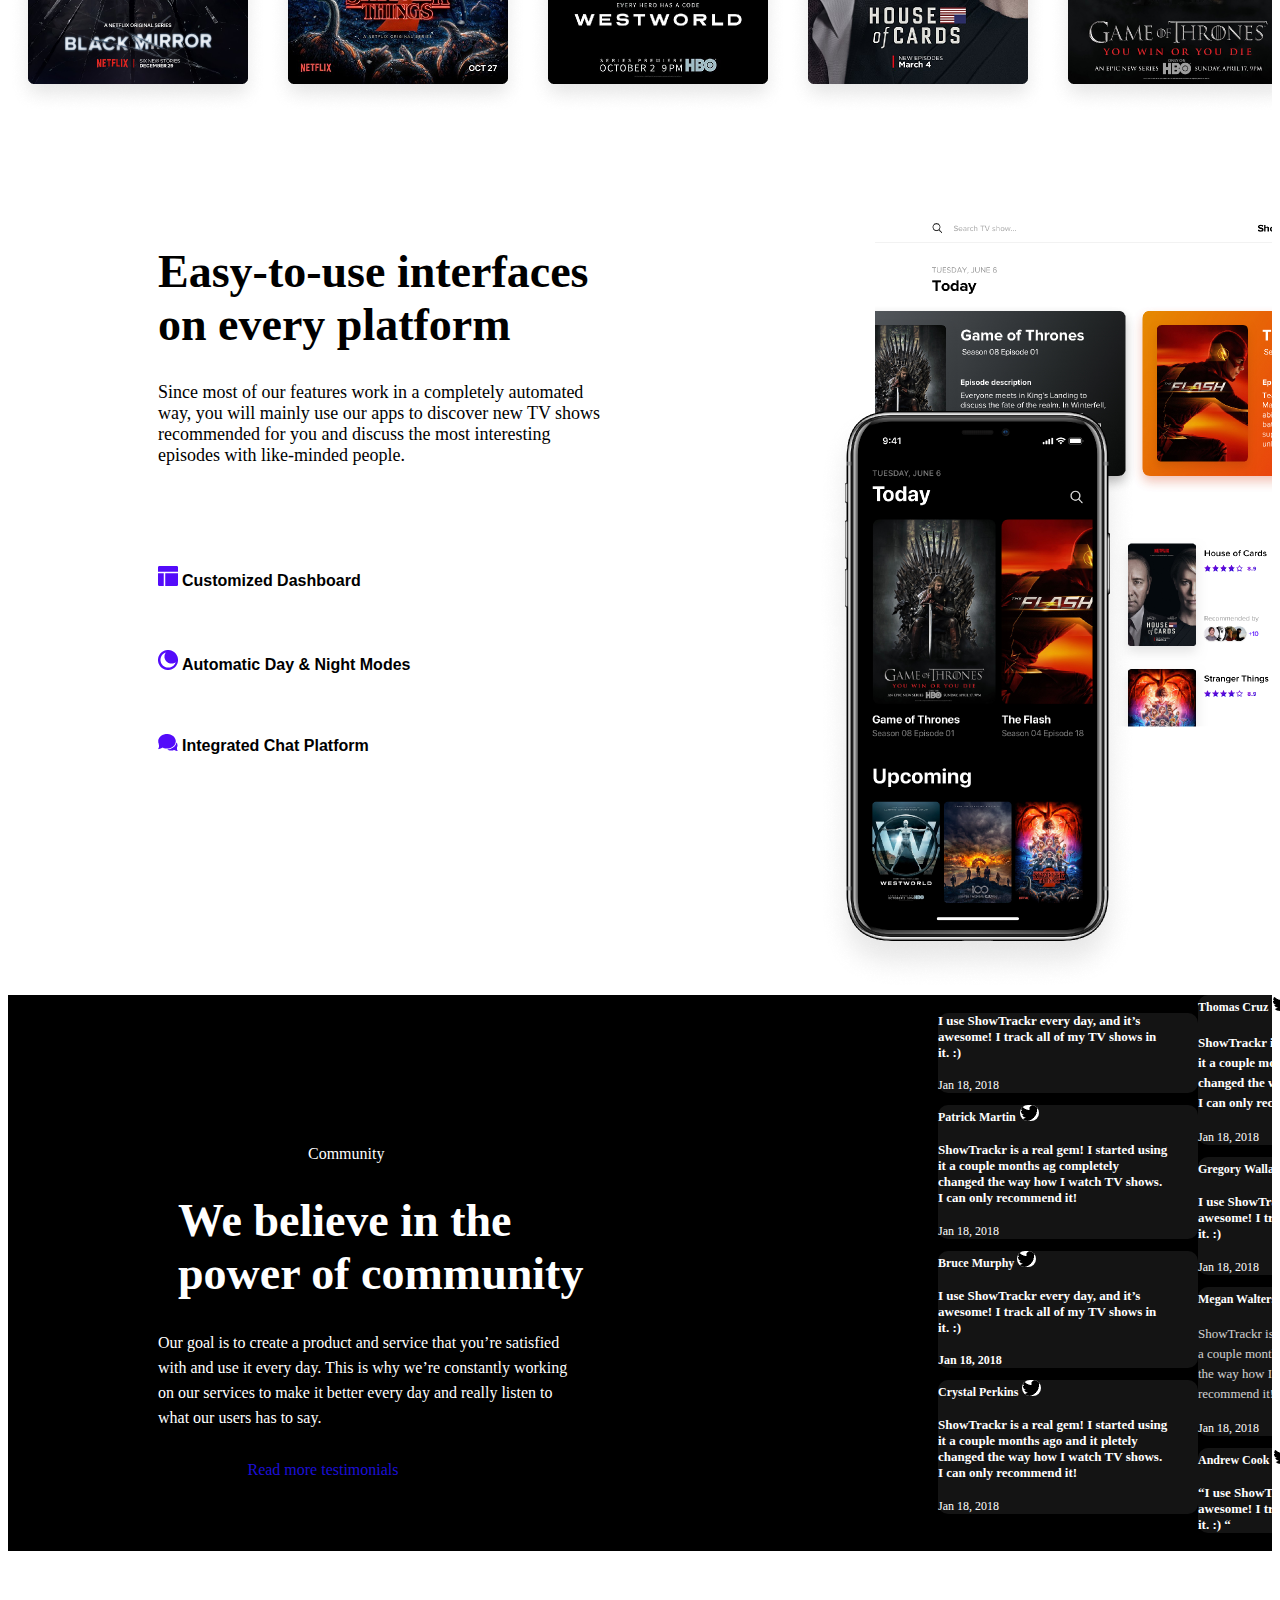
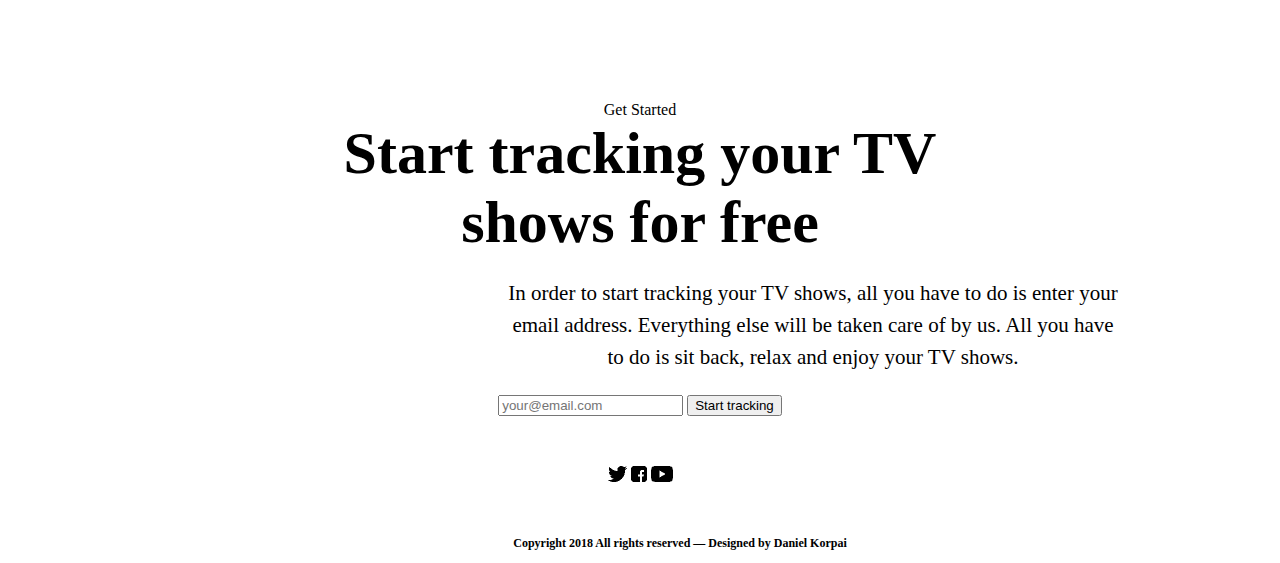
==== commit 2d64cd28: "lust update all" ====
--- a/iphone/index.html
+++ b/iphone/index.html
@@ -76,10 +76,10 @@
 
         <span class="aut">Automated tracking</span>
 
-        <h6 class="trac-you">
+        <h5 class="trac-you">
           Track your favorite shows automatically without switching between
           apps.
-        </h6>
+        </h5>
 
         <div class="lear-1">Learn more</div>
       </div>
@@ -92,10 +92,10 @@
 
         <span class="mach">Machine learning</span>
 
-        <h3 class="get-recom">
+        <h5 class="get-recom">
           Get recommendations like never before, which are truly customized for
           your taste.
-        </h3>
+        </h5>
         <div class="lear-2">Learn more</div>
 
       </div>
@@ -129,14 +129,15 @@
     </div>
     <section class="doom">
       <div class="doom-left">
-        <h6 class="easy">Easy-to-use interfaces on every platform</h6>
+        <h1 class="easy">Easy-to-use interfaces on every platform</h1>
 
         <p class="since">
           Since most of our features work in a completely automated way, you
           will mainly use our apps to discover new TV shows recommended for you
           and discuss the most interesting episodes with like-minded people.
         </p>
-        <div>
+
+        <div class="bad-boy">
 
           <div class="up-down1">
             <img class="go1" src="images/img20.png" />
@@ -175,7 +176,7 @@
           users has to say.
         </p>
 
-        <p>Read more testimonials</p>
+        <p class="bad-boy2">Read more testimonials</p>
       </div>
         <div class="colum-left">
 
--- a/iphone/css/styles.css
+++ b/iphone/css/styles.css
@@ -1,11 +1,12 @@
 .header {
-  margin-bottom: 20px;
+  margin-top: 30px;
   display: flex;
   justify-content: space-around;
 }
 
 .head{
   display: flex;
+  margin-top: 50px;
 }
 .feauter {
   padding-right: 50px;
@@ -27,23 +28,23 @@
 
 .treeang {
   object-fit: contain;
-  width: 40px;
-  height: 25px;
+  width: 60px;
+  height: 40px;
   border-radius: 14px;
   background-image: linear-gradient(to top, #9c09db, #1c0fd7);
 }
 
 .i-button {
-  width: 40px;
-  height: 25px;
+  width: 60px;
+  height: 40px;
   object-fit: contain;
   border-radius: 14px;
   background-image: linear-gradient(to top, #32fbfc, #3214f2);
 }
 
 .harta {
-  width: 40px;
-  height: 25px;
+  width: 60px;
+  height: 40px;
   object-fit: contain;
   border-radius: 14px;
   background-image: linear-gradient(to top, #f2c314, #fc3832);
@@ -72,8 +73,9 @@
 }
 
 .all {
-  margin-top: 130px;
-  margin-left: 170px;
+  text-align: center;
+  width: 700px;
+  margin-left: 150px;
 }
 
 .star {
@@ -88,9 +90,7 @@
 }
 
 .robot {
-  display: flex;
-  margin-top: 20px;
-  margin-left: -120px;
+  
 }
 
 .net {
@@ -114,23 +114,14 @@
 }
 
 .boba {
-  margin-top: 140px;
-  margin-top: 110px;
-  margin-right: 200px;
+  margin-left: 90px;
+  width: 300px;
 }
 
 .comp {
-  width: 124px;
-  height: 15px;
-  opacity: 0.3;
-  font-family: sans-serif;
-  font-size: 12px;
-  font-weight: 600;
-  font-stretch: normal;
-  font-style: normal;
-  line-height: normal;
+  
   letter-spacing: 2px;
-  color: #000000;
+  
 }
 
 .job {
@@ -168,31 +159,31 @@
 
 .bui-show {
   text-align: center;
+  margin-top: 150px;
+  margin: auto;
+  width: 610px;
 }
 
 .bui {
-  padding-right: 500px;
-  padding-left: 500px;
   font-size: 40px;
-  font-size: 40px;
 }
 
 .show {
-  padding-right: 300px;
-  padding-left: 300px;
-  margin-bottom: 20px;
   font-size: 21px;
 }
 
 .tree-left {
+  width: 350px;
   text-align: center;
 }
 
 .tree-center {
+  width: 350px;
   text-align: center;
 }
 
 .tree-right {
+  width: 350px;
   text-align: center;
 }
 
@@ -224,7 +215,7 @@
 
 .get-recom {
   font-size: 13px;
-  line-height: 4.6;
+  line-height: 1.5;
 }
 
 .lear-2 {
@@ -238,7 +229,7 @@
 
 .rec {
   font-size: 13px;
-  line-height: 3.2;
+  line-height: 1.5;
 }
 
 .lear-3 {
@@ -247,6 +238,7 @@
 }
 
 .foot {
+  margin: 35px;
   padding-top: 45px;
   display: flex;
   justify-content: space-between;
@@ -260,32 +252,40 @@
 }
 
 .doom {
-  margin-top: 150px;
-  display: flex;
-}
-
+  margin-top: 100px;
+  display: flex;
+}
+
+.doom-left{
+  width: 700px;
+margin-left: 150px;
+}
 .doom-right {
+  width: 700px;
   overflow: hidden;
   margin-left: 200px;
 }
-
+.bad-boy{
+  margin-top: 100px;
+}
 .black {
   display: flex;
-  width: 1440px;
-  height: 750px;
   background-color: #000000;
 }
 
 .black-left {
   padding-top: 150px;
 }
-
+.bad-boy2{
+  color: #1c0fd7;
+  text-align: center;
+  margin-top: 30px;
+}
 .colum-left {
   margin-left: 300px;
 }
 
 .first-left-comment {
-  height: 112px;
   border-radius: 10px;
   background-color: rgba(255, 255, 255, 0.08);
 }
@@ -301,7 +301,6 @@
 
 .second-left-comment {
   width: 260px;
-  height: 211px;
   border-radius: 10px;
   background-color: rgba(255, 255, 255, 0.08);
 }
@@ -330,7 +329,6 @@
 
 .third-left-comment {
   width: 260px;
-  height: 172px;
   border-radius: 10px;
   background-color: rgba(255, 255, 255, 0.08);
 }
@@ -353,7 +351,6 @@
 
 .fourth-left-comment {
   width: 260px;
-  height: 211px;
   border-radius: 10px;
   background-color: rgba(255, 255, 255, 0.08);
 }
@@ -382,7 +379,6 @@
 
 .first-right-comment {
   width: 260px;
-  height: 211px;
   border-radius: 10px;
   background-color: rgba(255, 255, 255, 0.08);
 }
@@ -412,7 +408,6 @@
 
 .second-right-comment {
   width: 260px;
-  height: 172px;
   border-radius: 10px;
   background-color: rgba(255, 255, 255, 0.08);
 }
@@ -441,7 +436,6 @@
 
 .third-right-comment {
   width: 260px;
-  height: 211px;
   border-radius: 10px;
   background-color: rgba(255, 255, 255, 0.08);
 }
@@ -477,8 +471,8 @@
 }
 
 .fourth-right-comment {
-  height: 130px;
-  border-radius: 10px;
+
+  border-radius: 10px; 
   background-color: rgba(255, 255, 255, 0.08);
 }
 
@@ -500,27 +494,11 @@
 }
 
 .easy {
-  width: 460px;
-  height: 100px;
   font-size: 46px;
-  font-weight: bold;
-  font-stretch: normal;
-  font-style: normal;
-  line-height: 1.09;
-  letter-spacing: normal;
-  color: #000000;
 }
 
 .since {
-  width: 460px;
-  height: 112px;
-  opacity: 0.8;
   font-size: 18px;
-  font-weight: normal;
-  font-stretch: normal;
-  font-style: normal;
-  letter-spacing: normal;
-  color: #000000;
 }
 
 .up-down {
@@ -655,9 +633,7 @@
 
 @media (max-width: 768px) {
   .all {
-    text-align: center;
-    margin-left: auto;
-    margin-right: auto;
+
   }
 }
 
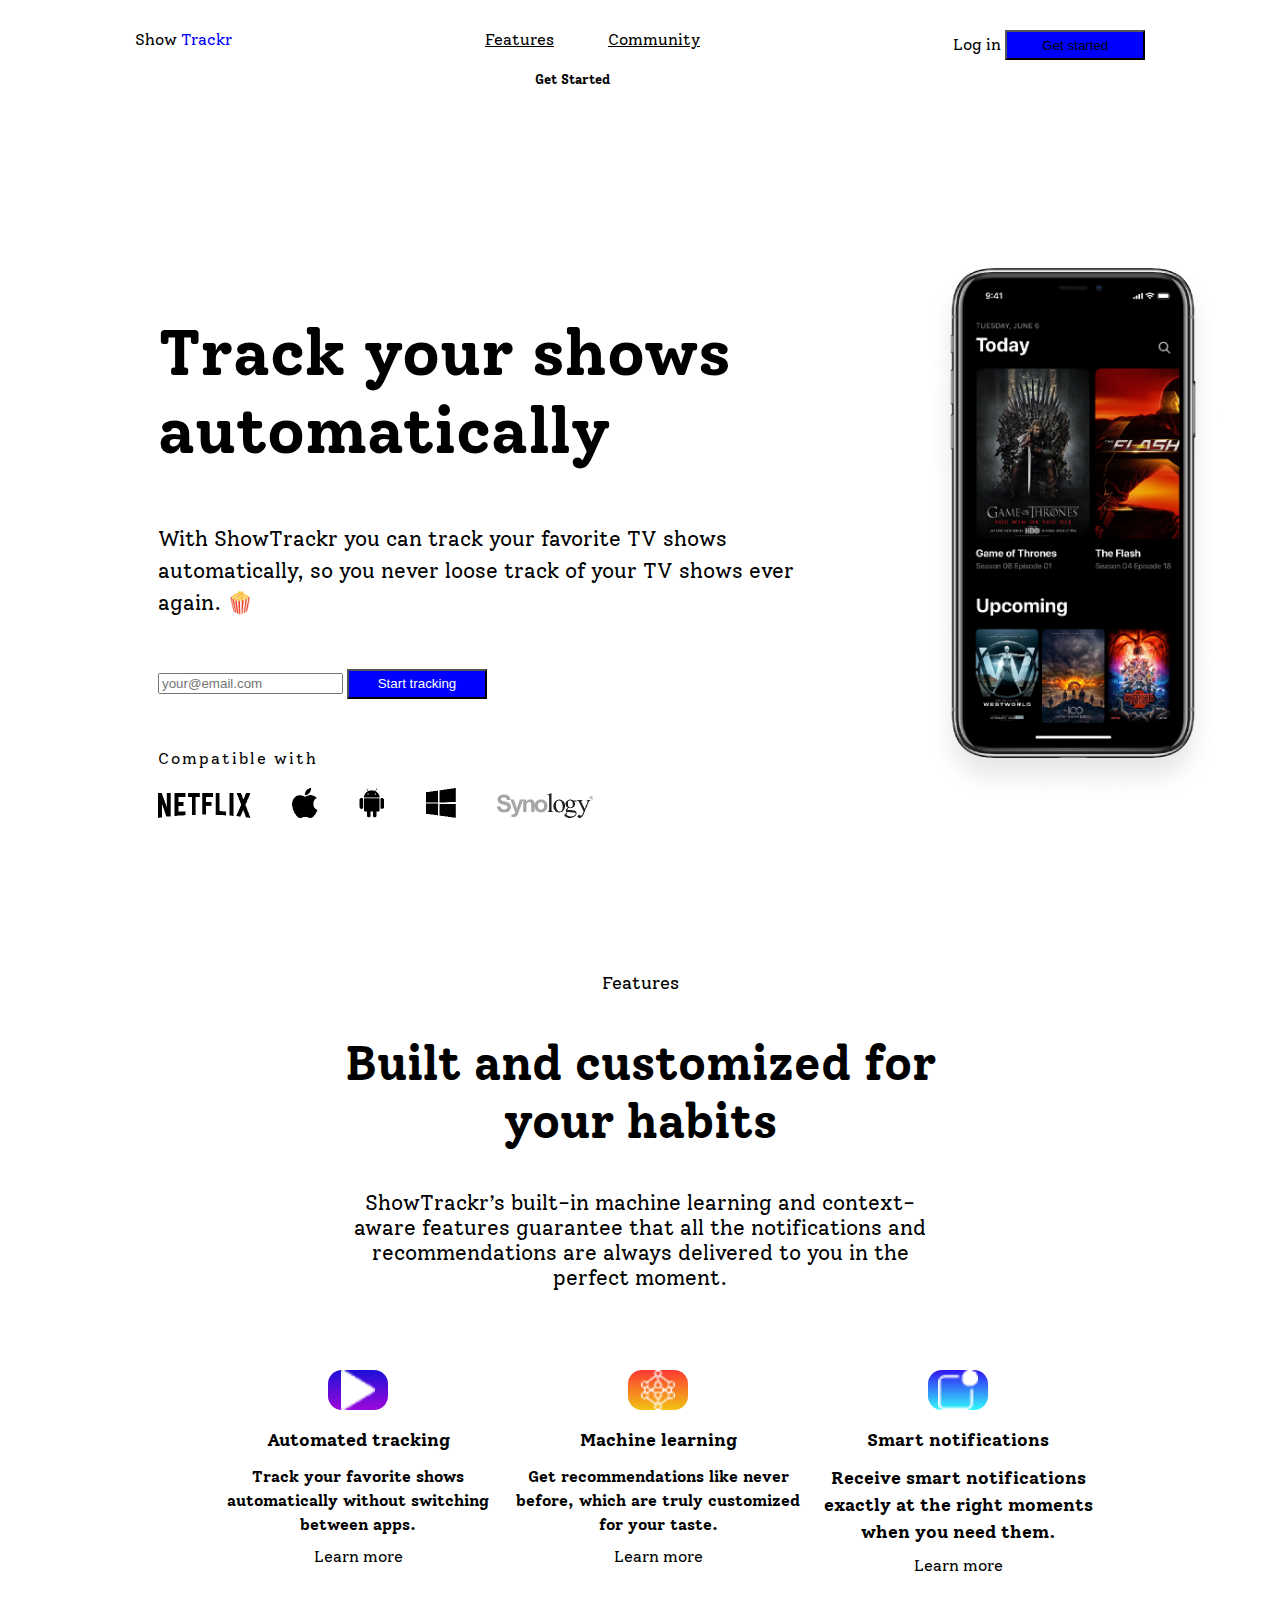
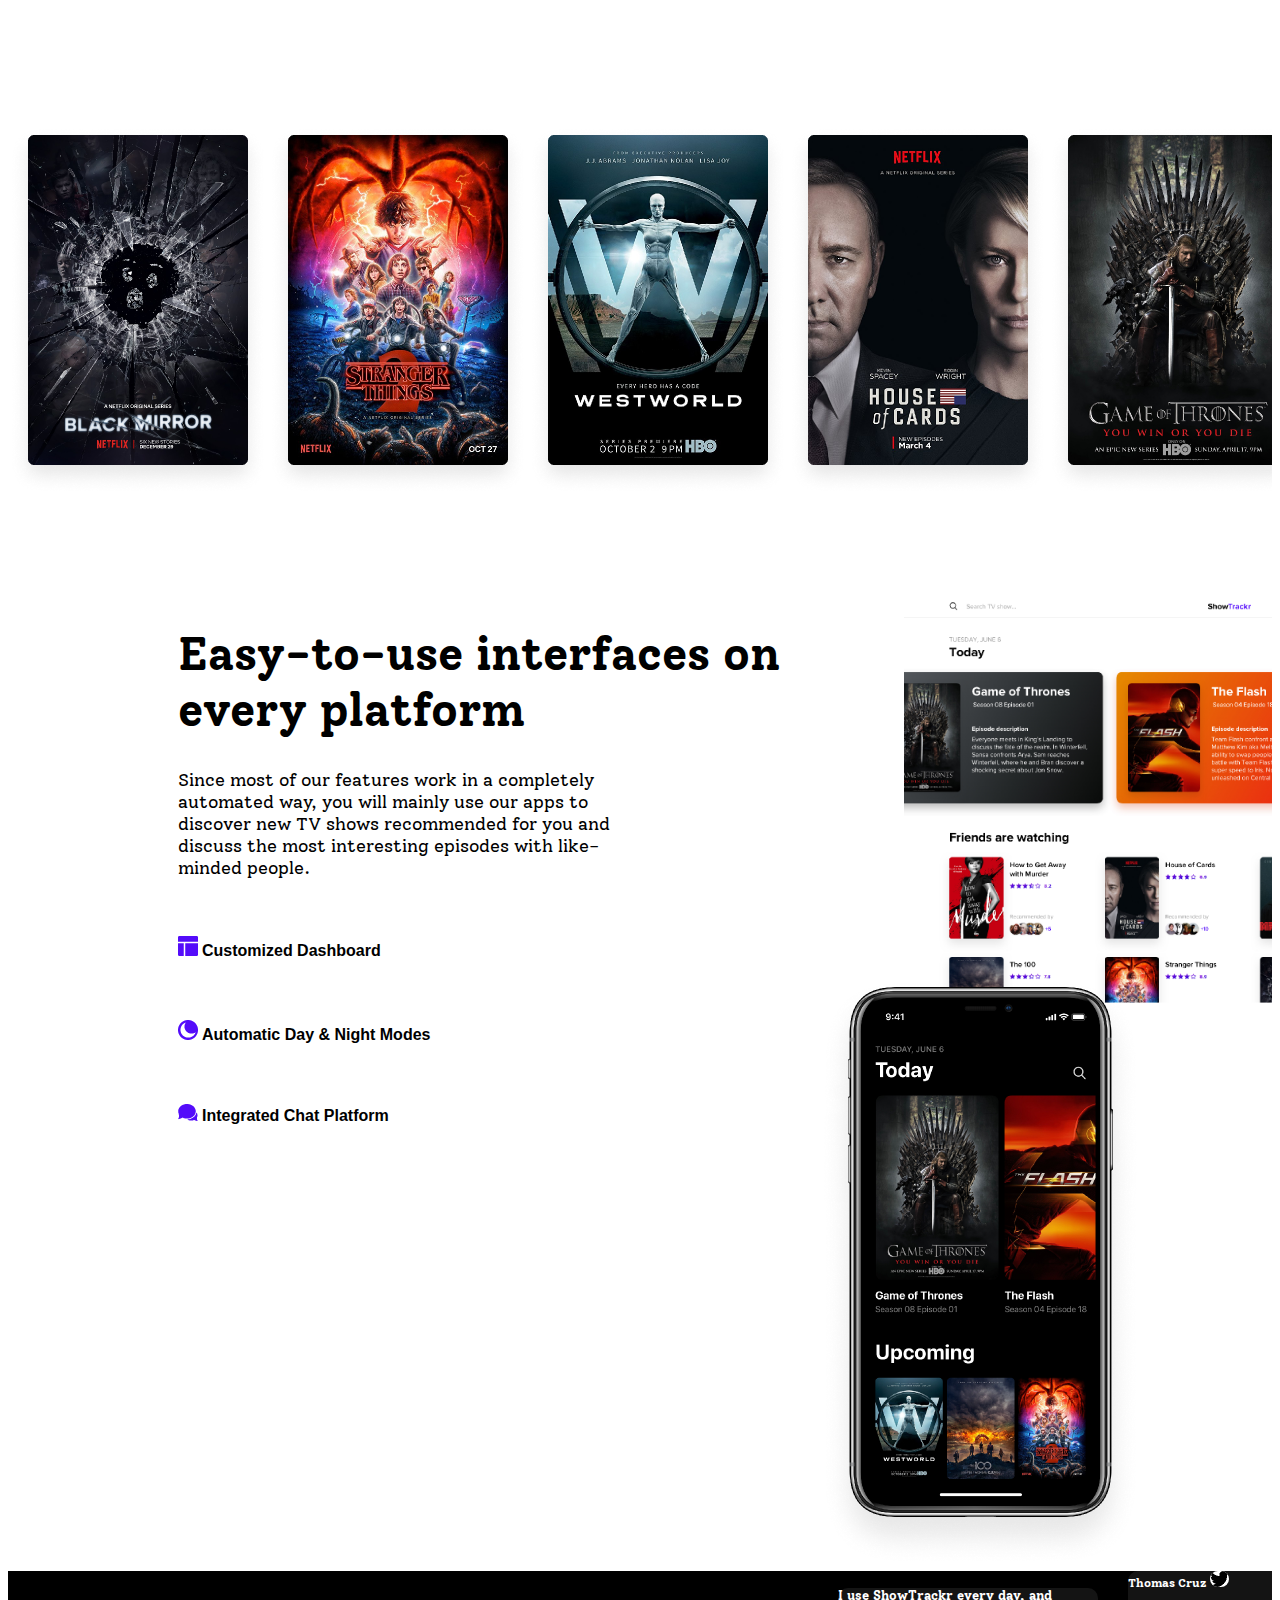
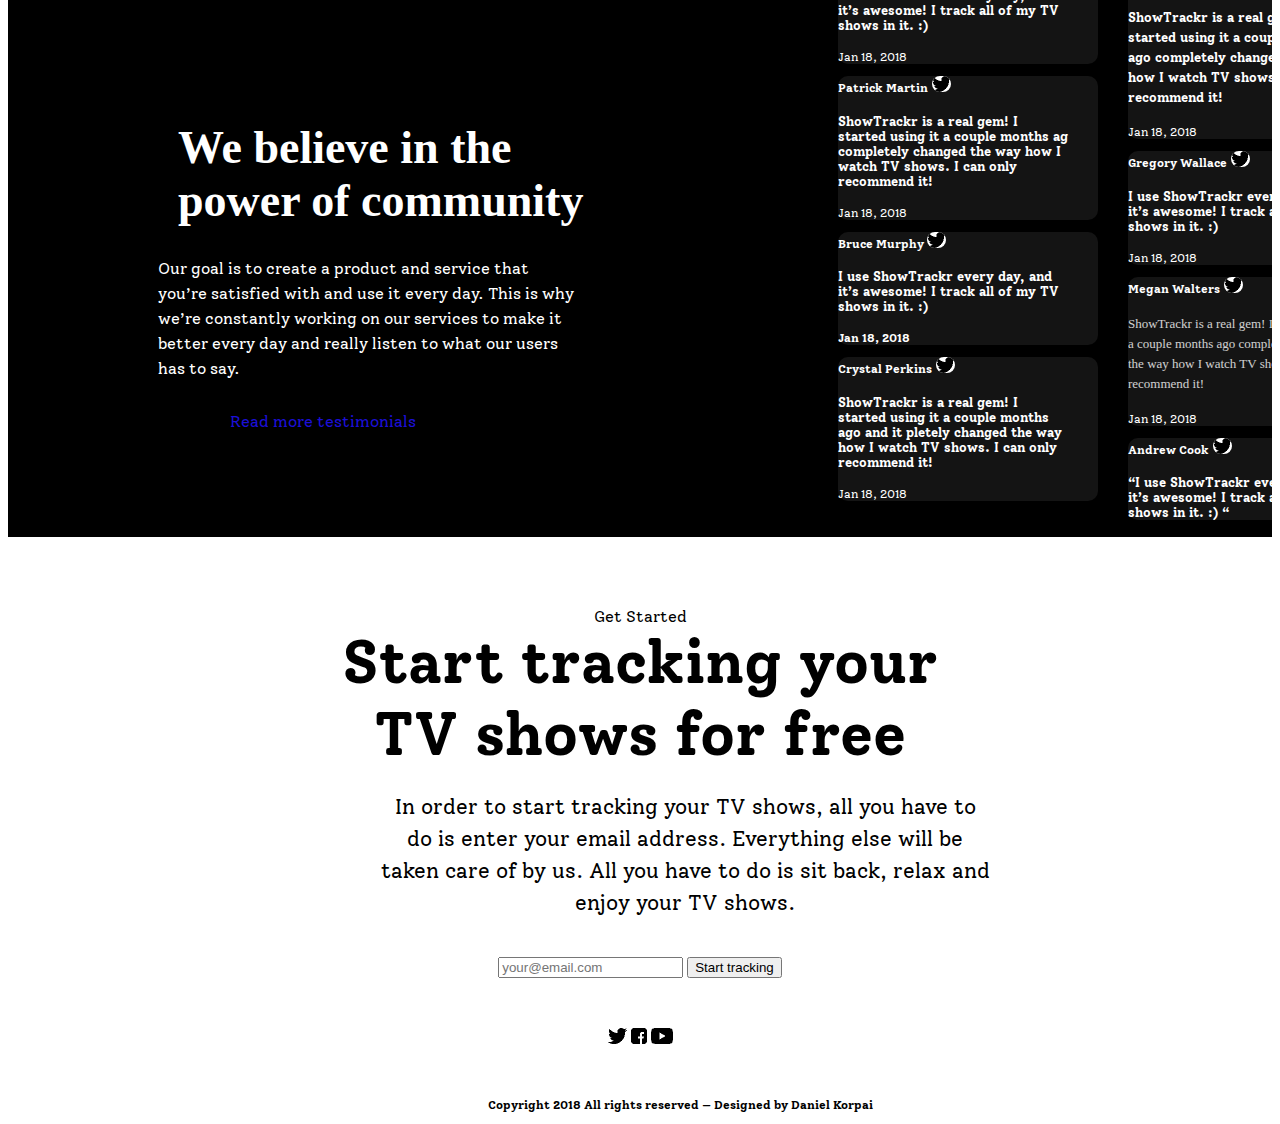
==== commit c1e194b3: "5 dec update" ====
--- a/iphone/index.html
+++ b/iphone/index.html
@@ -1,22 +1,22 @@
 <!DOCTYPE html>
-<html lang="ru">
+<html lang="en">
   <head>
+    <link href="https://fonts.googleapis.com/css?family=Indie+Flower|Solway&display=swap" rel="stylesheet">
     <meta name="viewport" content="width=device-width, initial-scale=1">
     <meta charset="UTF-8" />
     <title>Селекторы</title>
     <link rel="stylesheet" type="text/css" href="css/styles.css">
   </head>
-  <body>
+  <body class="body">
     <header class="header">
       <div class="menu-left">
         <span>Show</span>
         <span class="trac">Trackr</span>
       </div>
-
       <div class="menu-center">
         <a class="feauter" href="#send-1">Features</a>
-        <a class="commun" href="send-2">Community</a>
-        <a class="med" href="#send-3">Get Started</a>
+        <a class="commun" href="#send-2">Community</a>
+        <h5 class="med" href="#send-3">Get Started</h5>
       </div>
 
       <div class="menu-right">
@@ -35,12 +35,13 @@
           you never loose track of your TV shows ever again. 🍿
         </p>
 
-        <input type="email" placeholder="your@email.com" />
-
+        <div class="bibi">
+        <input type="email" placeholder="your@email.com">
         <button class="star">Start tracking</button><br>
-        
-        <p class="comp">Compatible with</p>
-
+        </div>
+
+        <div  class="mimi">
+        <a class="comp">Compatible with</a>
         <div class="robot">
           <img class="net" src="images/img7.png" />
           <img class=" appl" src="images/img6.png" />
@@ -48,6 +49,8 @@
           <img class="window" src="images/img9.png" />
           <img class="snolo" src="images/img8.png" />
         </div>
+        </div>
+
       </div>
 
       <div>
@@ -56,13 +59,17 @@
     </section>
 
     <div class="bui-show">
+
       <a id="send-1">Features</a>
-      <h2 class="bui">Built and customized for your habits</h2>
-      <p class="show">
+
+      <h2 class="mui">Built and customized for your habits</h2>
+
+      <p class="fui">
         ShowTrackr’s built-in machine learning and context-aware features
         guarantee that all the notifications and recommendations are always
         delivered to you in the perfect moment.
       </p>
+
     </div>
 
     <div class="foot">
@@ -74,7 +81,7 @@
         </div>
 
 
-        <span class="aut">Automated tracking</span>
+        <h2 class="aut">Automated tracking</h2>
 
         <h5 class="trac-you">
           Track your favorite shows automatically without switching between
@@ -90,7 +97,7 @@
           <img class="harta" src="images/img17.png">
         </div>
 
-        <span class="mach">Machine learning</span>
+        <h2 class="mach">Machine learning</h2>
 
         <h5 class="get-recom">
           Get recommendations like never before, which are truly customized for
@@ -106,7 +113,7 @@
           <img class="i-button" src="images/img18.png" />
         </div>
 
-        <span class="smart">Smart notifications</span>
+        <h2 class="smart">Smart notifications</h2>
 
         <h5 class="rec">
           Receive smart notifications exactly at the right moments when you need
@@ -165,7 +172,7 @@
 
     <section class="black">
       <div class="black-left">
-        <a id="send-2"  class="communiti">Community</a>
+        <a class="" id="send-2"  class="communiti">Community</a>
 
         <h1 class="we">We believe in the power of community</h1>
 
@@ -221,7 +228,7 @@
           </div>
         </div>
 
-        <div class="colu-right">
+        <div class="colum-right">
 
           <div class="first-right-comment">
               <span class="first-right-name">Thomas Cruz</span>
@@ -267,7 +274,7 @@
 
     <div class="get-started">
 
-      <a id="send-3">Get Started</a>
+      <div class="mojo" id="send-3">Get Started</div>
 
       <h6 class="tv">Start tracking your TV shows for free</h6>
 
@@ -278,10 +285,11 @@
       </p>
     </div>
 
-      <div class="good-man">
+      <div class="bongo">
         <input class="mail" type="email" placeholder="your@email.com" />
        <button class="ssb">Start tracking</button>
       </div>
+     
 
     
 
@@ -289,11 +297,11 @@
       <div class="last">
         
 
-        <img src="images/img24.png">
-
-        <img src="images/img25.png">
-
-        <img src="images/img26.png">
+        <img class="jo" src="images/img24.png">
+
+        <img class="bob" src= "images/img25.png">
+
+        <img class="marly" src=  "images/img26.png">
 
       </div>
       <div>
--- a/iphone/css/styles.css
+++ b/iphone/css/styles.css
@@ -1,3 +1,11 @@
+.body{
+  max-width: 100%;
+  font-family: 'Indie Flower', cursive;
+font-family: 'Solway', serif;
+  box-sizing: border-box;
+
+}
+
 .header {
   margin-top: 30px;
   display: flex;
@@ -6,7 +14,8 @@
 
 .head{
   display: flex;
-  margin-top: 50px;
+  margin-top: 150px;
+  margin-bottom: 150px;
 }
 .feauter {
   padding-right: 50px;
@@ -57,7 +66,7 @@
 }
 
 .left-caption {
-  font-size: 55px;
+  font-size: 65px;
 }
 
 .with {
@@ -73,9 +82,16 @@
 }
 
 .all {
-  text-align: center;
-  width: 700px;
+  width:675px ;
   margin-left: 150px;
+}
+
+.bibi{
+  margin-top: 50px;
+}
+
+.mimi{
+  margin-top: 50px;
 }
 
 .star {
@@ -85,16 +101,12 @@
   background-color: blue;
 }
 
-.comp {
-  margin-top: 60px;
-}
-
 .robot {
+  margin-top: 20px;
+}
+
+.net {
   
-}
-
-.net {
-  margin-left: 120px;
 }
 
 .appl {
@@ -156,34 +168,33 @@
   font-weight: 300;
   color: #000000;
 }
-
-.bui-show {
-  text-align: center;
-  margin-top: 150px;
-  margin: auto;
-  width: 610px;
-}
-
-.bui {
-  font-size: 40px;
-}
-
-.show {
+.bui-show{
+  margin: 0 auto;
+  text-align: center;
+ font-size: 18px;
+ width: 600px;
+}
+
+.mui{
+  font-size: 48px;
+}
+
+.fui {
   font-size: 21px;
 }
 
 .tree-left {
-  width: 350px;
+  
   text-align: center;
 }
 
 .tree-center {
-  width: 350px;
+  
   text-align: center;
 }
 
 .tree-right {
-  width: 350px;
+ 
   text-align: center;
 }
 
@@ -197,56 +208,71 @@
 
 .aut {
   font-weight: bold;
+  width: 300px;
+  font-size: 18px;
 }
 
 .trac-you {
-  font-size: 13px;
+  font-size: 16px;
   line-height: 1.5;
+  width: 300px;
+  margin: 8px auto;
 }
 
 .lear-1 {
-  padding-top: 40px;
-  font-weight: 600;
+  width: 90px;
+  font-size: 16px;
+  margin: 10px auto;
 }
 
 .mach {
   font-weight: bold;
+  width: 300px;
+  font-size: 18px;
 }
 
 .get-recom {
-  font-size: 13px;
+  font-size: 16px;
   line-height: 1.5;
+  width:300px ;
+  margin: 8px auto;
 }
 
 .lear-2 {
-  padding-top: 33px;
-  font-weight: 600;
+  width: 90px;
+  font-size: 16px;
+  margin: 10px auto;
 }
 
 .smart {
   font-weight: bold;
+  width: 300px;
+  font-size: 18px;
 }
 
 .rec {
-  font-size: 13px;
+  font-size: 18px;
   line-height: 1.5;
+  width: 300px;
+  margin: 8px auto;
 }
 
 .lear-3 {
-  padding-top: 33px;
-  font-weight: 600;
+  width: 90px;
+  font-size: 16px;
+  margin: 10px auto;
 }
 
 .foot {
-  margin: 35px;
-  padding-top: 45px;
+
   display: flex;
   justify-content: space-between;
+  margin: 80px 200px;
 }
 
 .roll {
   overflow: auto;
-  margin-top: 150px;
+  margin-top: 140px;
   display: flex;
   justify-content: space-between;
 }
@@ -258,15 +284,15 @@
 
 .doom-left{
   width: 700px;
-margin-left: 150px;
-}
+  margin-left: 170px;
+}
+
 .doom-right {
   width: 700px;
   overflow: hidden;
-  margin-left: 200px;
 }
 .bad-boy{
-  margin-top: 100px;
+  margin-top: 57px;
 }
 .black {
   display: flex;
@@ -274,15 +300,20 @@
 }
 
 .black-left {
-  padding-top: 150px;
+  padding-top: 100px;
 }
 .bad-boy2{
   color: #1c0fd7;
   text-align: center;
   margin-top: 30px;
+  
 }
 .colum-left {
-  margin-left: 300px;
+  margin-left: 200px;
+}
+
+.colum-right{
+  margin-left: 30px;
 }
 
 .first-left-comment {
@@ -495,10 +526,14 @@
 
 .easy {
   font-size: 46px;
+  width: 640px;
+  font-weight: bold;
 }
 
 .since {
   font-size: 18px;
+  margin-top: 20px;
+  width: 460px;
 }
 
 .up-down {
@@ -548,11 +583,13 @@
   font-weight: 600;
 }
 .up {
-  margin-top: -330px;
+  margin-top: -30px;
+  margin-top: -294px4;
 }
 
 .down {
-  margin-left: 60px;
+  margin-left: 86px;
+  width: 651px;
 }
 
 .communiti {
@@ -583,7 +620,7 @@
 }
 
 .order {
-  margin-left: 500px;
+  margin-left: 372px;
   text-align: center;
   width: 610px;
   height: 96px;
@@ -596,7 +633,8 @@
   text-align: center;
 }
 
-.good-man{
+.good-man{ 
+  margin-top: 55px;
   text-align: center;
 }
 
@@ -611,7 +649,7 @@
 
 .get-started {
   text-align: center;
-  margin-top: 150px;
+  margin-top: 70px;
 }
 
 }
@@ -621,6 +659,13 @@
   height: 30px;
   background-color: blue;
 }
+ .bongo{
+  text-align: center;
+  margin-top: 70px;
+ }
+
+
+
 
 @media (max-width: 768px) {
   .menu-center {
@@ -632,8 +677,23 @@
 }
 
 @media (max-width: 768px) {
+  .left-caption {
+font-size: 40px;
+width: 350px;
+  }
+}
+
+@media (max-width: 768px) {
+  .with {
+font-size: 13px;
+width: 350px;
+  }
+}
+
+@media (max-width: 768px) {
   .all {
-
+width: 700px;
+margin: 0px 16px;
   }
 }
 
@@ -648,7 +708,7 @@
 
 @media (max-width: 768px) {
   .net {
-    width: 360px;
+   
     margin-left: auto;
     margin-right: auto;
   }
@@ -667,16 +727,8 @@
   .foot {
     flex-direction: column;
     width: 360px;
-    margin-right: auto;
-  }
-}
-
-@media (max-width: 768px) {
-  .bui-show {
-    flex-direction: column;
-    width: 360px;
-    margin-left: auto;
-    margin-right: auto;
+    margin: 50px 16px;
+    
   }
 }
 
@@ -730,26 +782,19 @@
     margin-right: auto;
   }
 }
-@media (max-width: 768px) {
-  .bui {
-    width: 200px;
-    font-size: 40px;
-    padding-left: 0px;
-  }
-}
-
-@media (max-width: 768px) {
-  .show {
-    margin-left: -70px;
-    font-size: 21px;
-    width: 340px;
-    padding-left: 0px;
+
+
+@media (max-width: 768px) {
+  .fui {
+    width: 343px;
+    font-size:18px ;
+    
   }
 }
 @media (max-width: 768px) {
   .we {
     width: 300px;
-    text-align: center;
+    margin: 40px 203px;
   }
 }
 
@@ -757,7 +802,7 @@
   .our {
     
     width: 300px;
-    padding-left: 40px;
+   margin: 9px 203px;
   }
 }
 
@@ -794,31 +839,42 @@
 }
 @media (max-width: 768px) {
   .roll {
-    margin-top: 20px;
+    margin-top: 50px;
   }
 }
 @media (max-width: 768px) {
   .doom{
-   
-    margin-top: 20px;
-  }
-}
+   margin: 80px 16px;
+  }
+}
+
+@media (max-width: 768px) {
+  .doom-left {
+margin-left: 16px;
+  }
+}
+ 
+@media (max-width: 768px) {
+  .colum-right {
+display: none;
+  }
+}
+
+
 @media (max-width: 768px) {
   .order {
     width: 343px;
-    margin-left: 0px;
+    font-size: 18px;
+    margin: 20px 16px;
   }
 }
 @media (max-width: 768px) {
   .tree-center{
-    
-    margin-top: 20px;
-  }
-}
-
-@media (max-width: 768px) {
-  .esc-1, .esc-2, .esc-3, .esc-4, .esc-5 {
-    display: none;
+    text-align: left;
+   margin: 50px 16px;
+  }
+}
+
   }
 }
 @media (max-width: 768px) {
@@ -828,17 +884,19 @@
 }
 @media (max-width: 768px) {
   .tree-left {
-    margin-bottom: 10px;
+   text-align: left;
+   margin: 14px 16px;
   }
 }
 @media (max-width: 768px) {
   .trac-you {
-    margin-top: 13px;
+    font-size: 13px;
   }
 }
 @media (max-width: 768px) {
   .lear-1 {
-    margin-top: -50px;
+    margin: 10px 16px;
+   
   }
 }
 @media (max-width: 768px) {
@@ -849,24 +907,25 @@
   }
 }@media (max-width: 768px) {
   .lear-2 {
-   padding-top: 0px;
-  }
+   margin: 10px 16px;
 }
 @media (max-width: 768px) {
   .rec {
-    margin-top: 13px;
+    margin: 8px 16px;
     font-size: 13px;
     line-height: 1.5;
   }
 }
 @media (max-width: 768px) {
   .lear-3 {
- padding-top: 0px;
+    margin: 10px 16px;
+ 
   }
 }
 @media (max-width: 768px) {
   .tree-right {
-    padding-top: 20px;
+    margin: 50px 16px;
+    text-align: left;
   }
 }
 @media (max-width: 768px) {
@@ -882,29 +941,127 @@
 }
 @media (max-width: 768px) {
   .get-started {
-    margin-top: 20px;
+    
+   
   }
 }
 @media (max-width: 768px) {
   .tv{
-    width: 490px;
-  }
-}
-@media (max-width: 768px) {
-  .good-man{
-   margin-top: 100px;
-   width: 343px;
-  }
-}
+    width: 343px;
+    font-size: 30px;
+    margin: 10px 16px;
+  }
+}
+
 @media (max-width: 768px) {
   .copy{
-    margin-top: 0px;
-    font-size: 0px;
+   margin: 10px 16px;
+   font-size: 12px;
+   width: 370px;
   
 }
-@media (max-width: 768px) {
-  .last{
-    margin-top: 20px;
-
-  }
-}+
+@media (max-width: 768px) {
+  .head{
+    display: block;
+    margin-top: 50px;
+    margin-bottom: 50px;
+    font-size: 17px;
+  }
+}
+
+@media (max-width: 768px) {
+  .boba{
+   margin: 35px 16px;
+  }
+}
+@media (max-width: 768px) {
+  .bui-show{
+    width: 100%;
+    text-align: left;
+    margin: 19px 16px;
+    font-size: 18px;
+  }
+}
+@media (max-width: 768px) {
+  .mui{
+    width: 343px;
+    font-size: 28px;
+  }
+}
+@media (max-width: 768px) {
+  .show{
+    width: 500px;
+    padding-left: 0px;
+
+  }
+}
+
+@media (max-width: 768px) {
+  .data-2 {
+margin-left: 20px;
+  }
+}
+
+@media (max-width: 768px) {
+  .showTrack-comment {
+    margin-left: 20px;
+  }
+}
+
+@media (max-width: 768px) {
+  .third-name {
+    margin-top:48px ;
+  }
+}
+
+@media (max-width: 768px) {
+  .second-left-comment {
+    margin-top: -75px;
+  }
+}
+
+@media (max-width: 768px) {
+  .third-left-comment {
+    margin-top: -75px;
+  }
+}
+
+@media (max-width: 768px) {
+  .bad-boy2 {
+text-align: left;
+  }
+}
+@media (max-width: 768px) {
+  .second-name {
+     margin-left: 20px;
+  }
+}
+
+@media (max-width: 768px) {
+  .mail {
+   margin: 60px 23px; 
+
+  }
+}
+
+@media (max-width: 768px) {
+  .mojo {
+    margin: 20px 135px;
+    text-align: left;
+    
+  }
+}
+
+@media (max-width: 768px) {
+  .last {
+     text-align: left;
+     margin: 20px 135px;
+  }
+}
+
+@media (max-width: 768px) {
+  .bongo {
+     margin-left: -185px;
+  }
+}
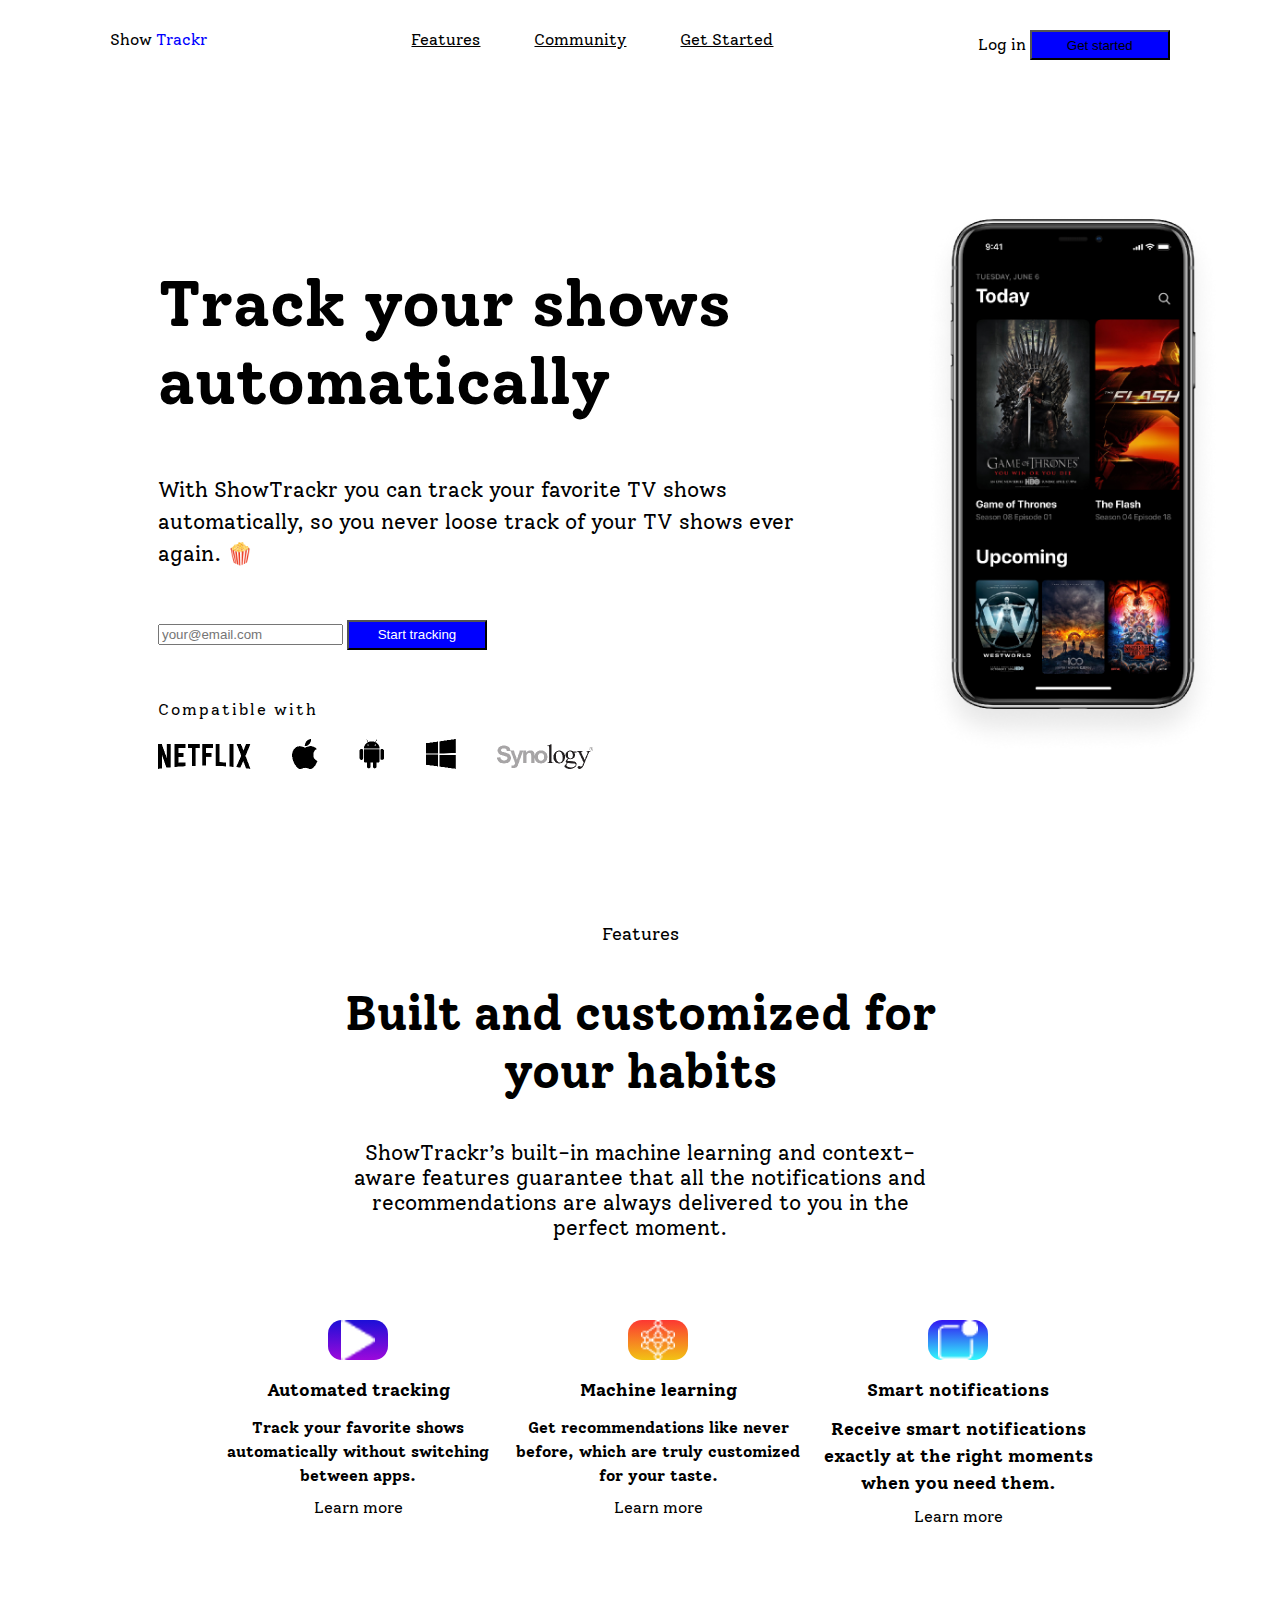
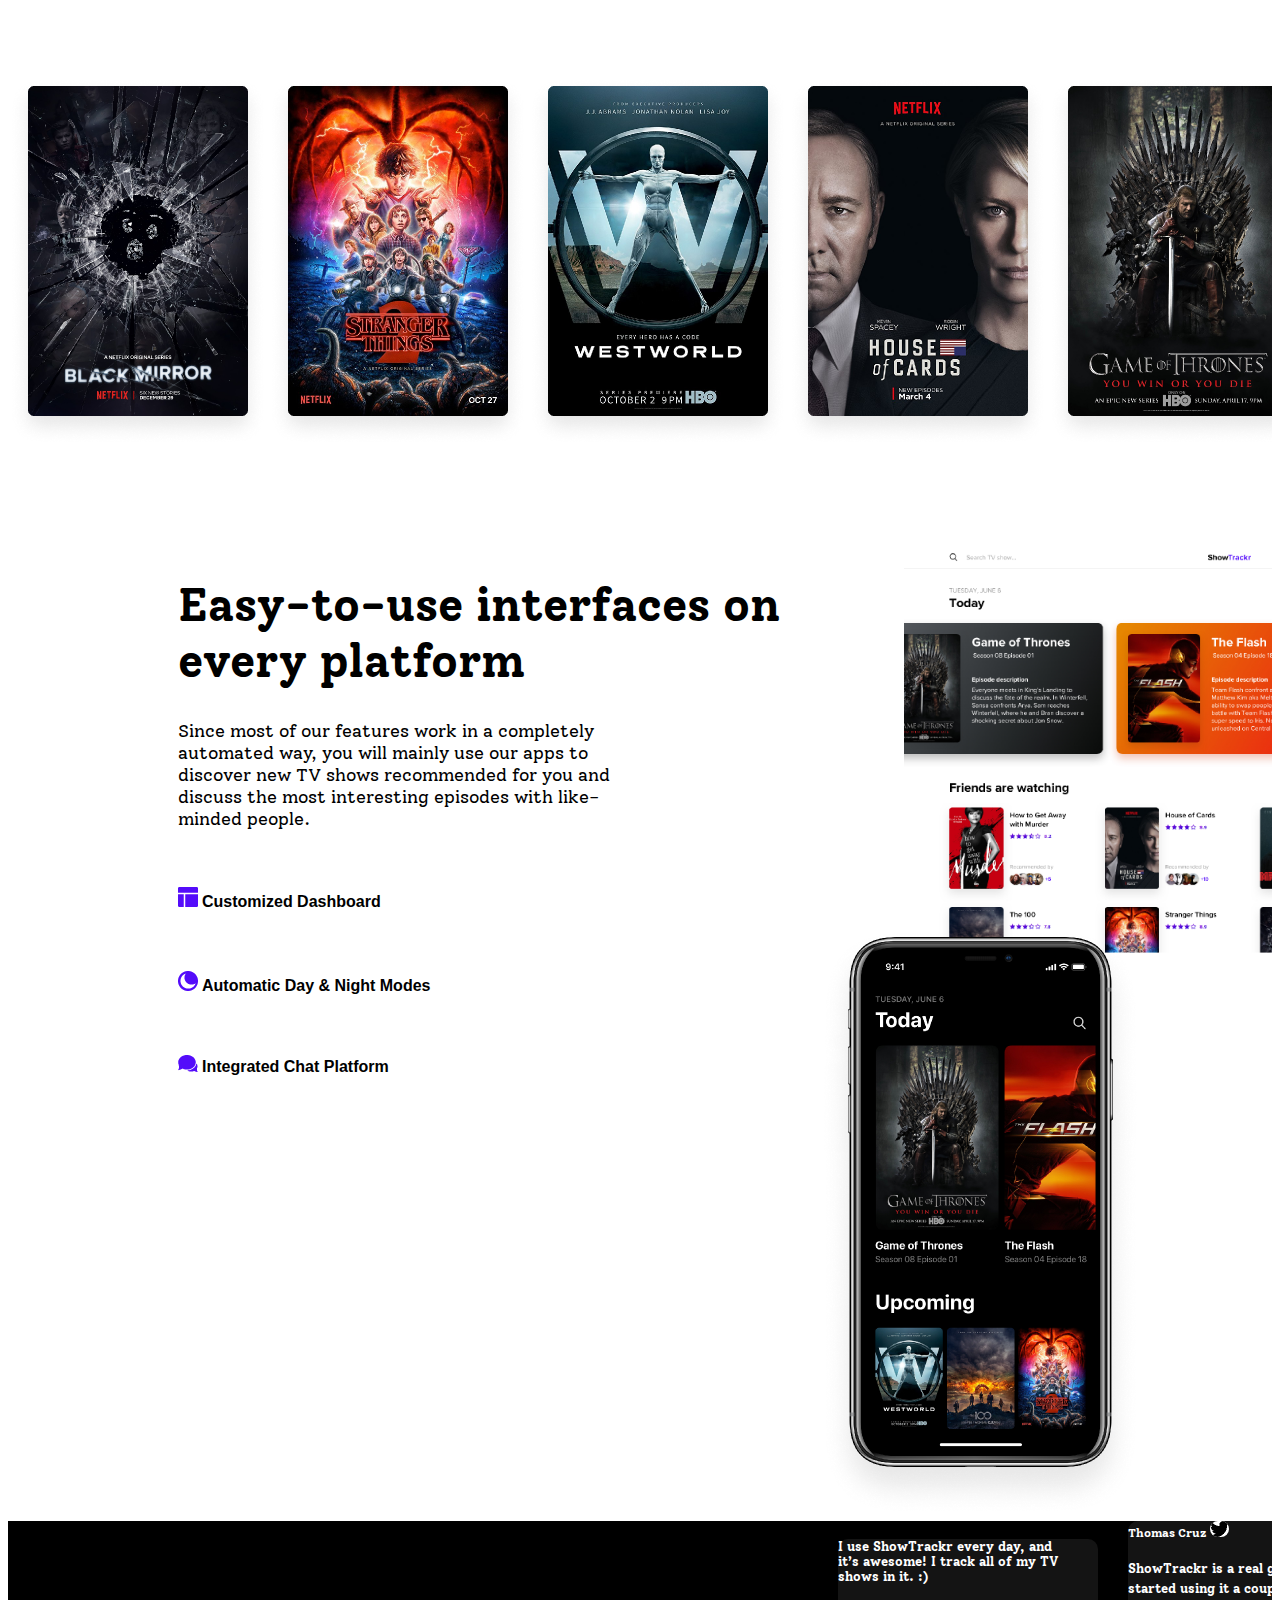
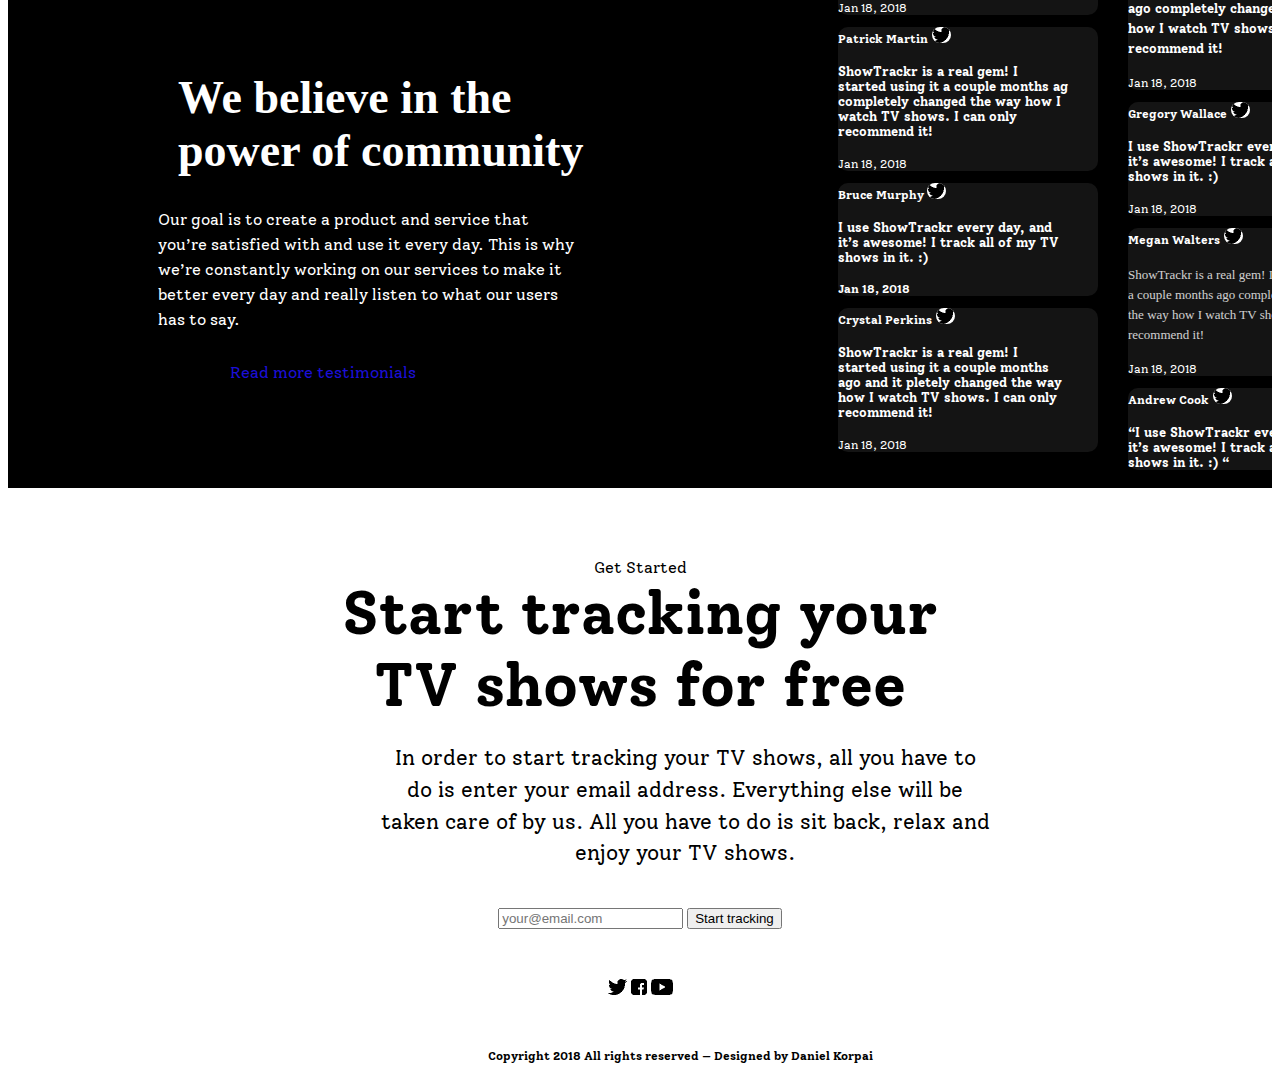
==== commit be4bc65f: "6.12.19 up" ====
--- a/iphone/index.html
+++ b/iphone/index.html
@@ -16,7 +16,7 @@
       <div class="menu-center">
         <a class="feauter" href="#send-1">Features</a>
         <a class="commun" href="#send-2">Community</a>
-        <h5 class="med" href="#send-3">Get Started</h5>
+        <a class="med" href="#send-3">Get Started</a>
       </div>
 
       <div class="menu-right">
--- a/iphone/css/styles.css
+++ b/iphone/css/styles.css
@@ -1029,7 +1029,9 @@
 
 @media (max-width: 768px) {
   .bad-boy2 {
-text-align: left;
+    text-align: center;
+    margin-left: 143px;
+    width: 300px;
   }
 }
 @media (max-width: 768px) {
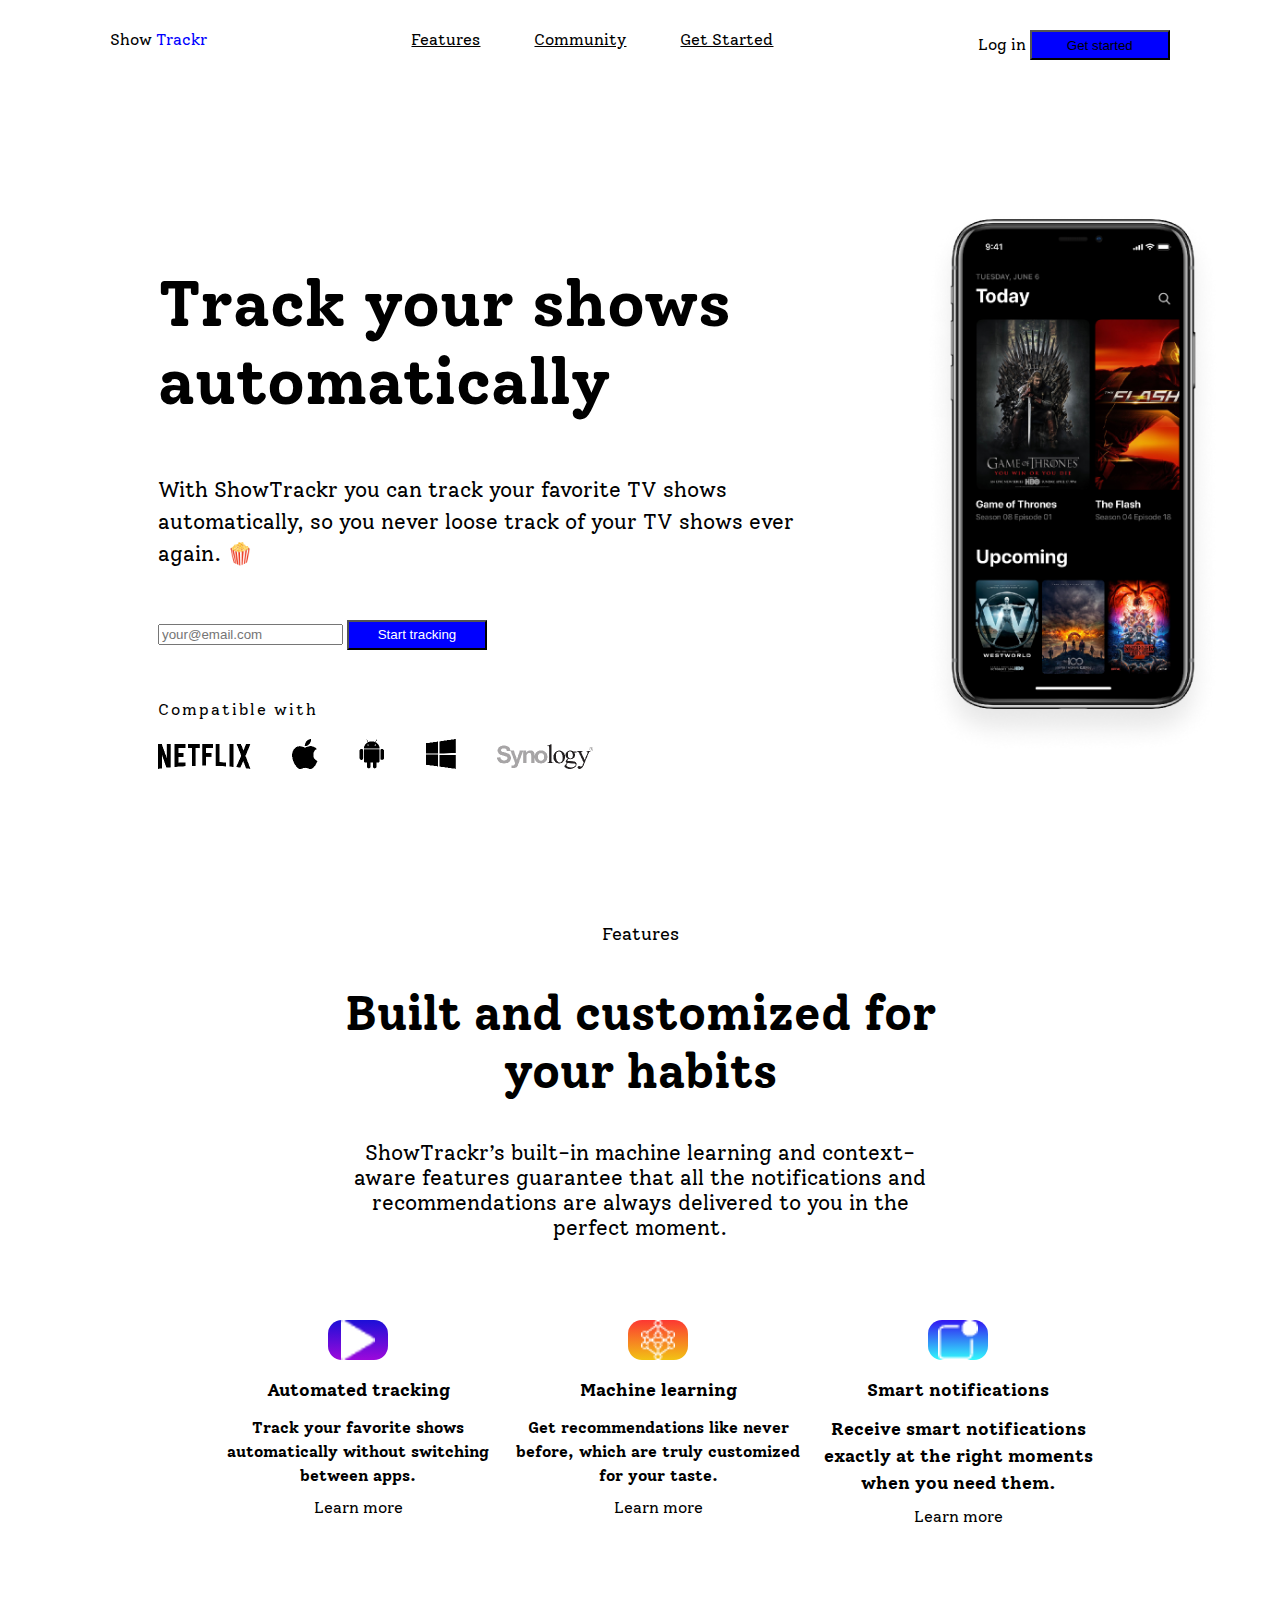
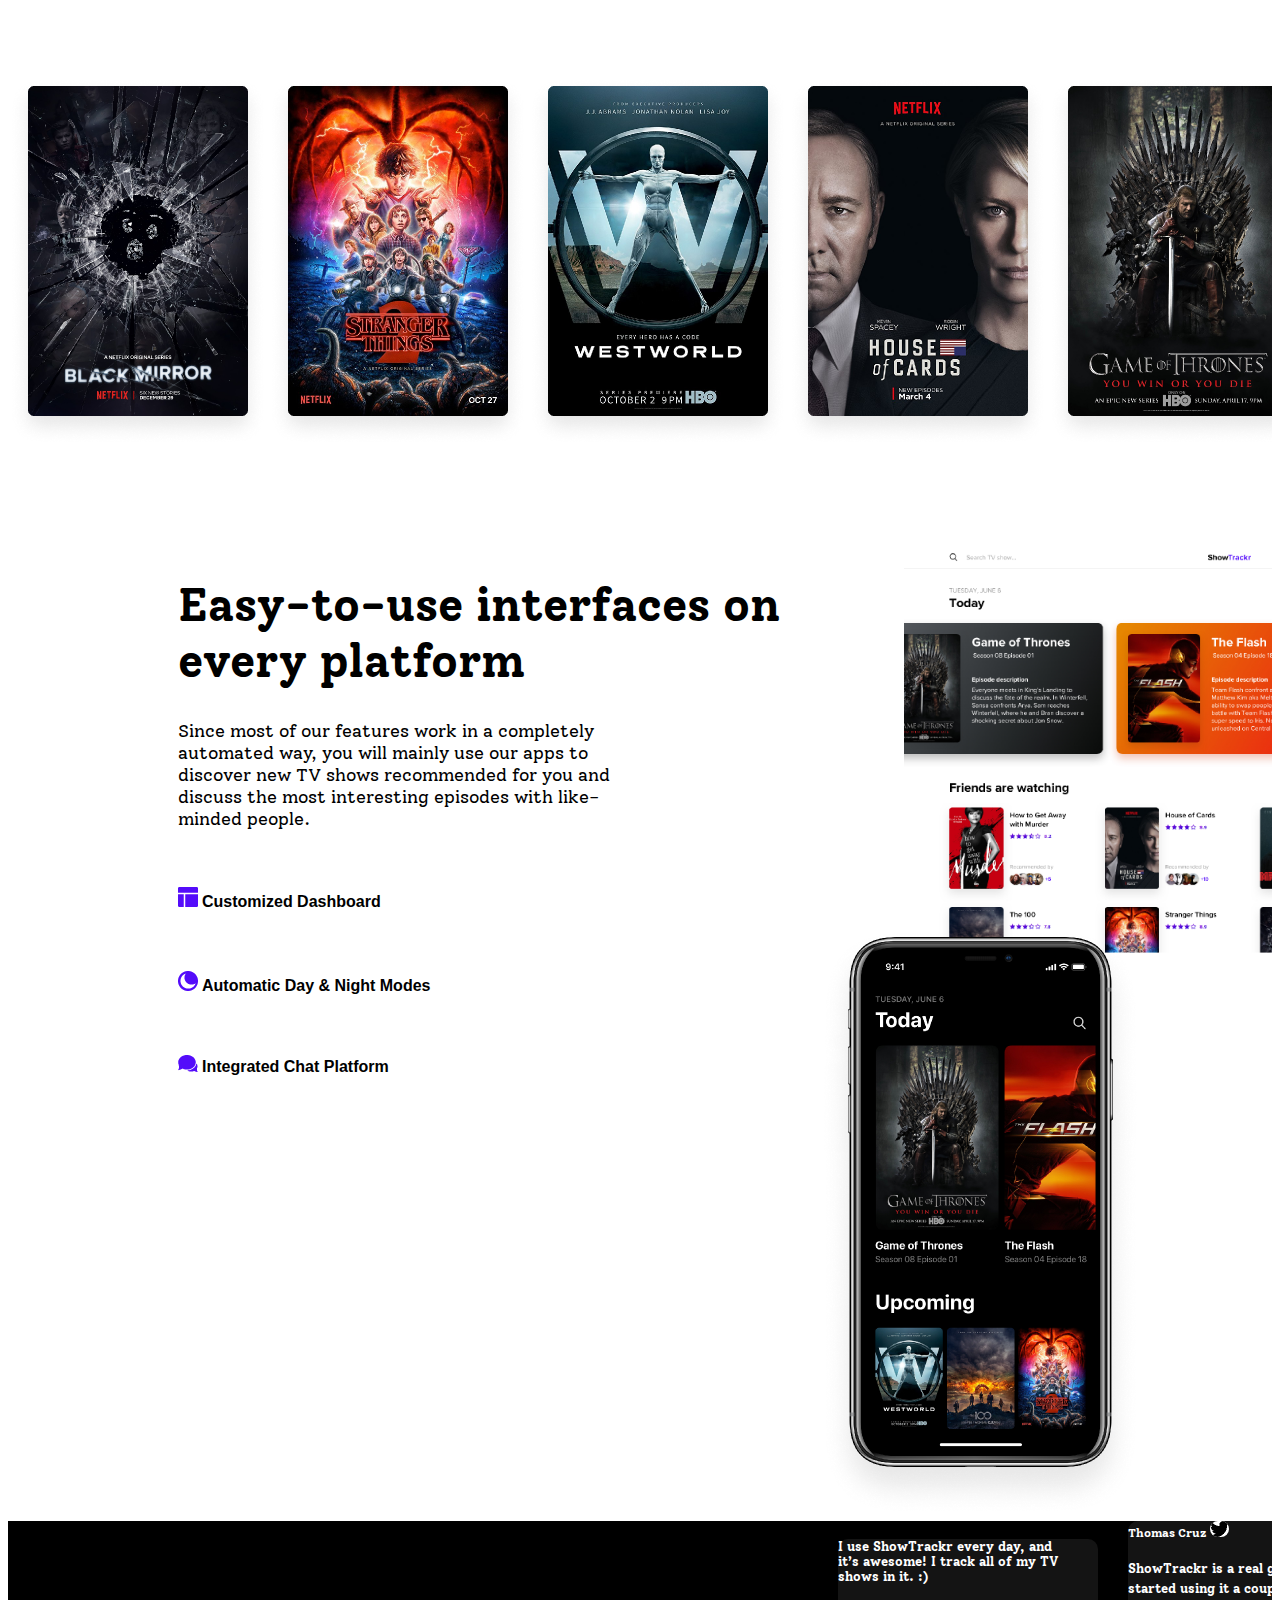
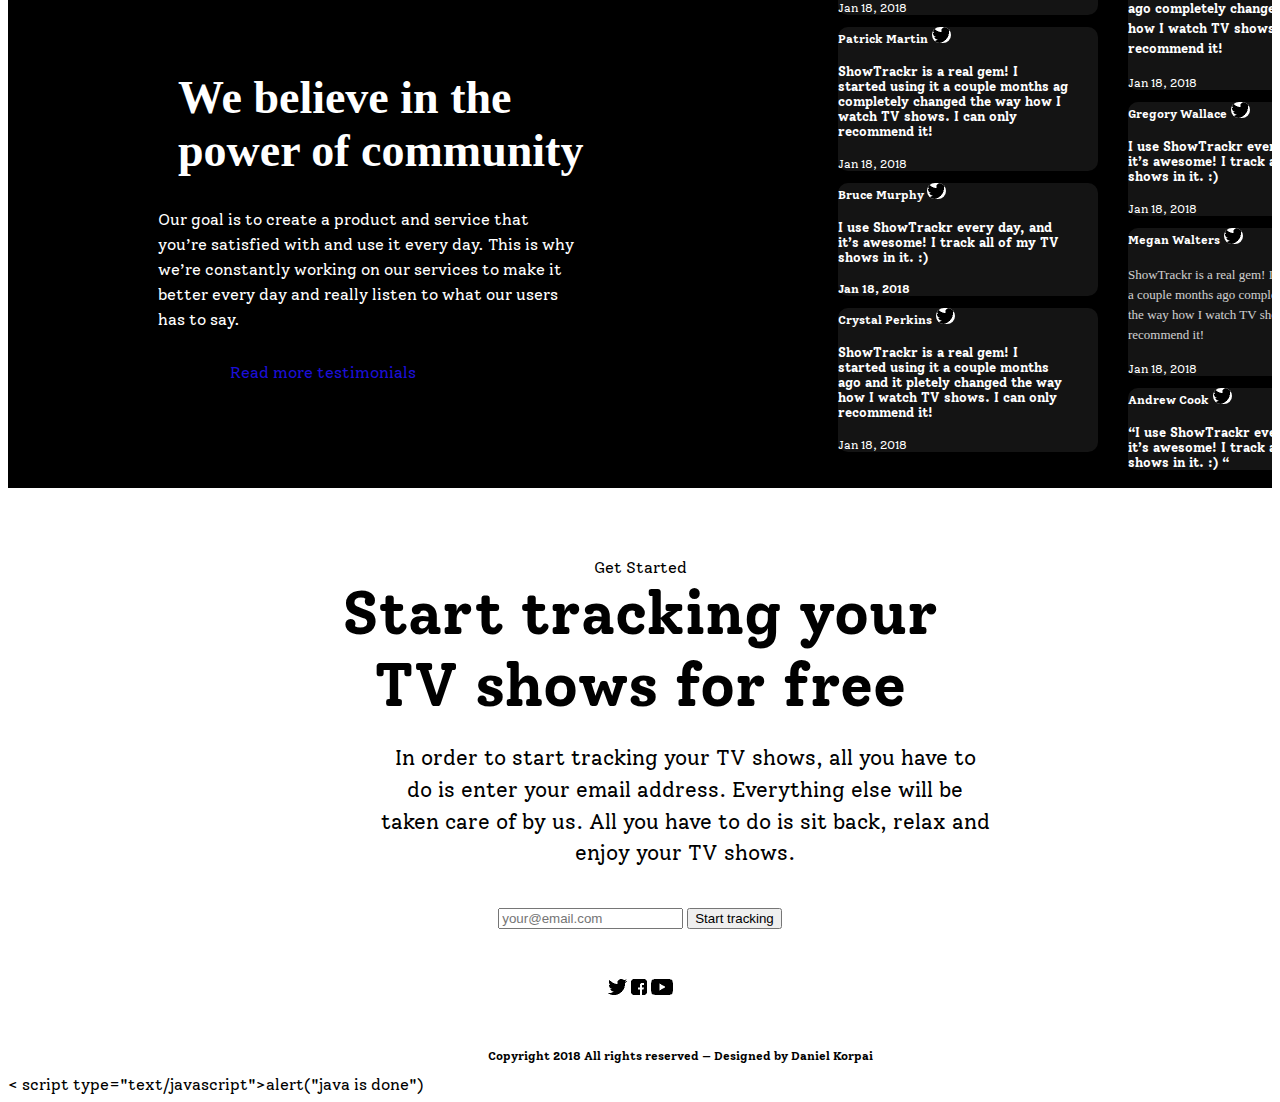
==== commit dec6385b: "add js" ====
--- a/iphone/index.html
+++ b/iphone/index.html
@@ -311,5 +311,6 @@
       </div>
 
     </footer>
+    < script type="text/javascript">alert("java is done")</script>
   </body>
 </html>
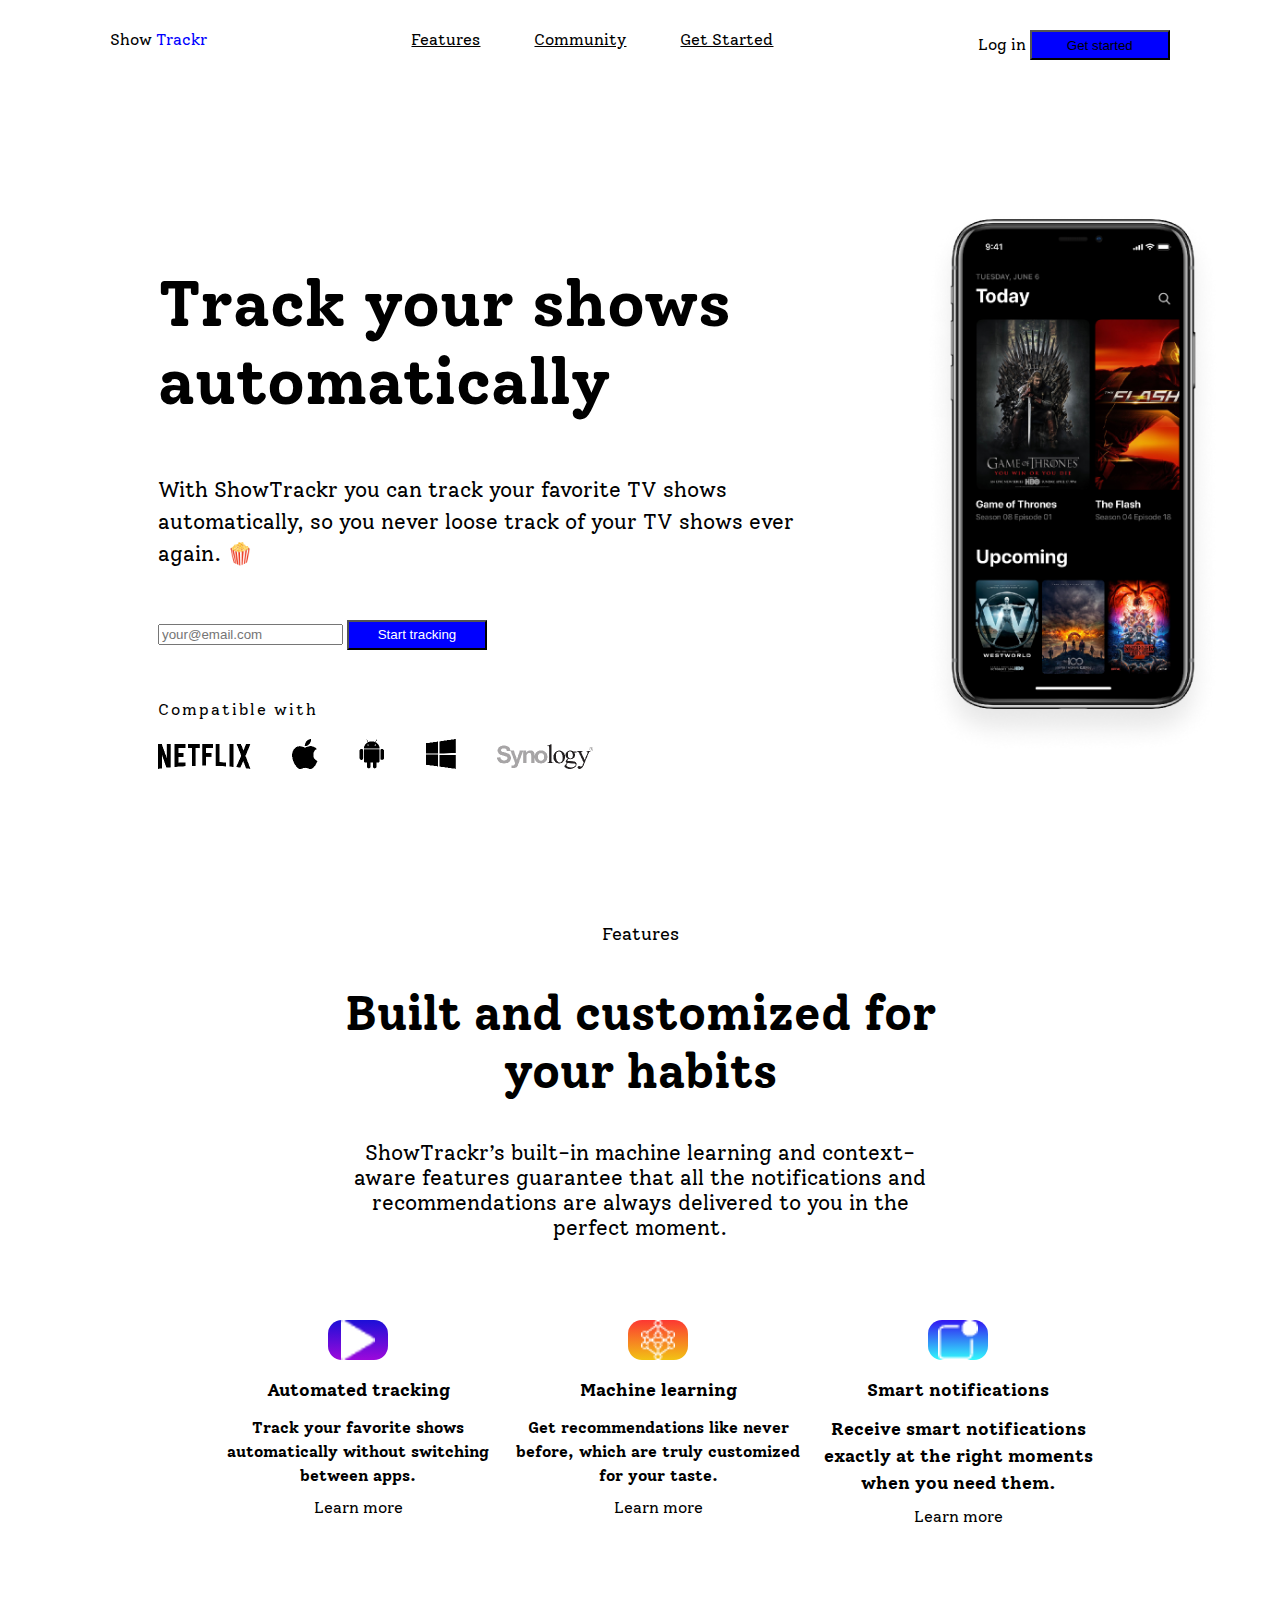
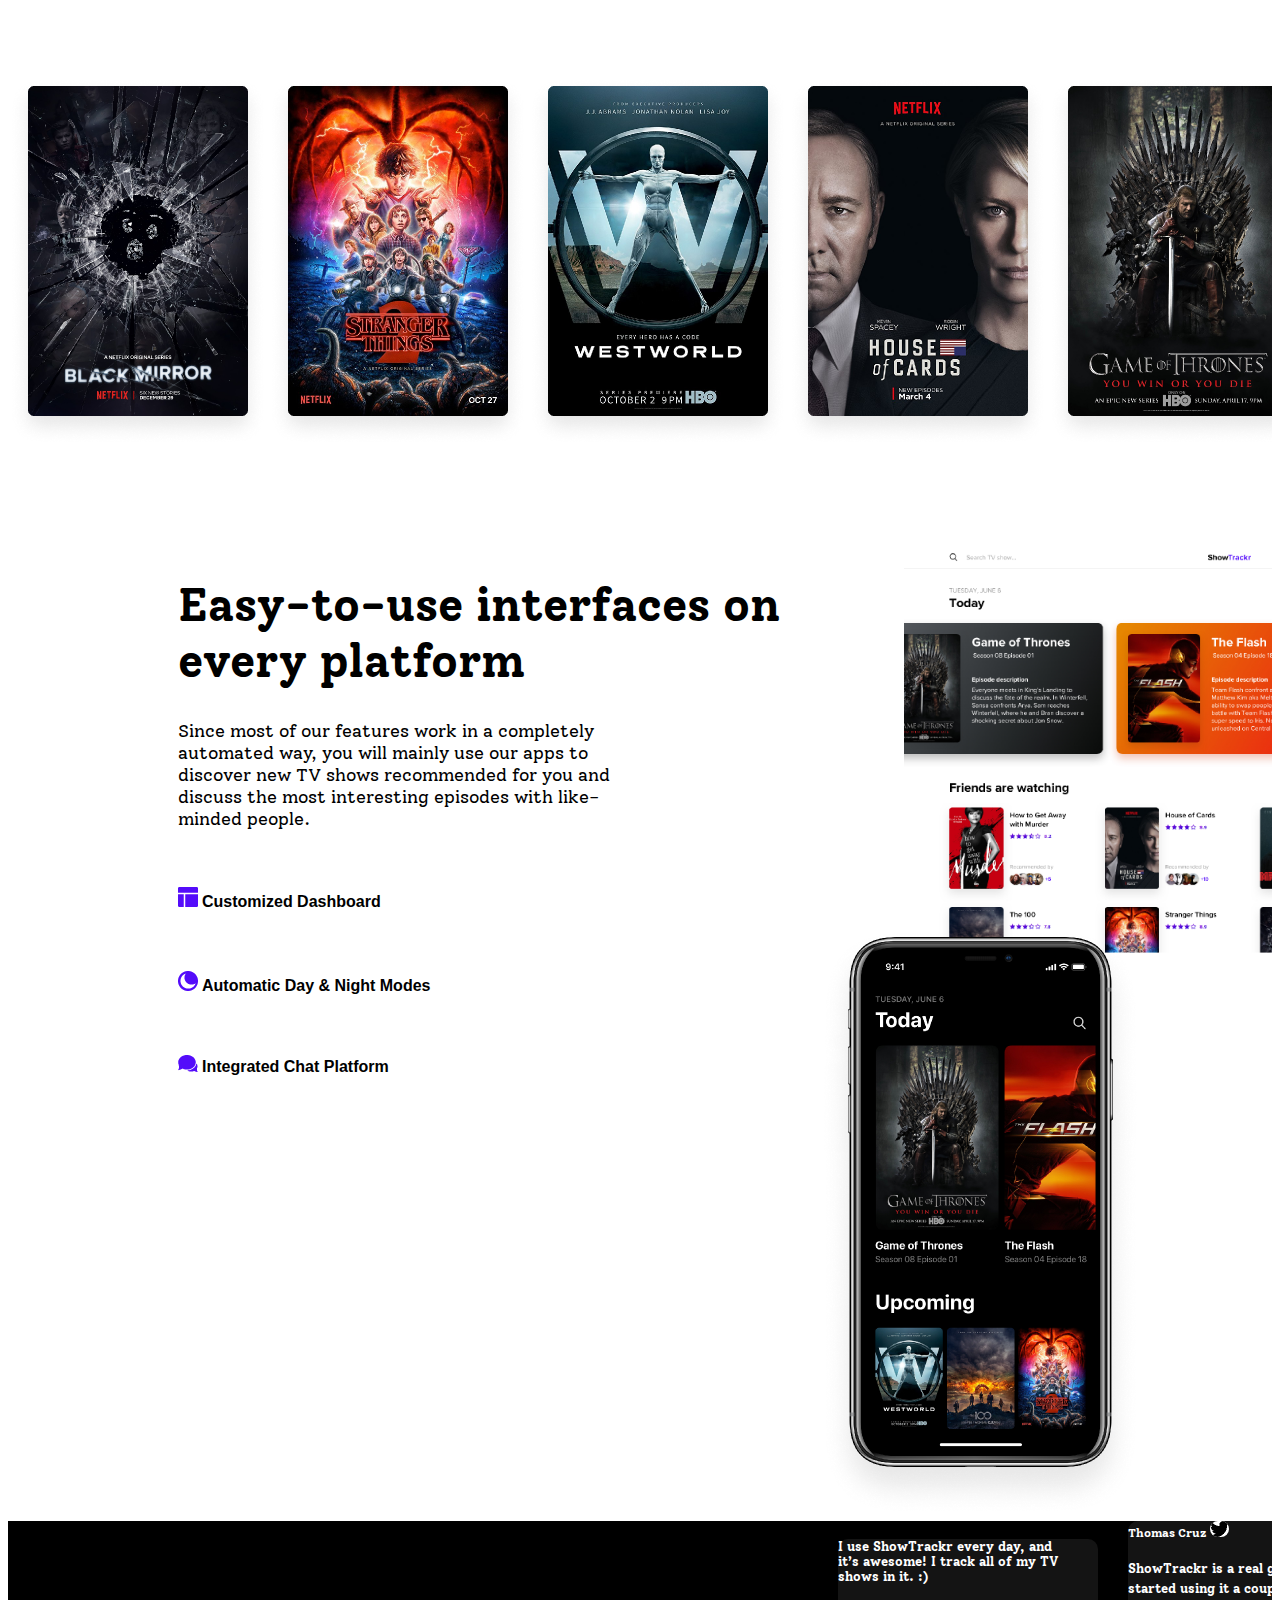
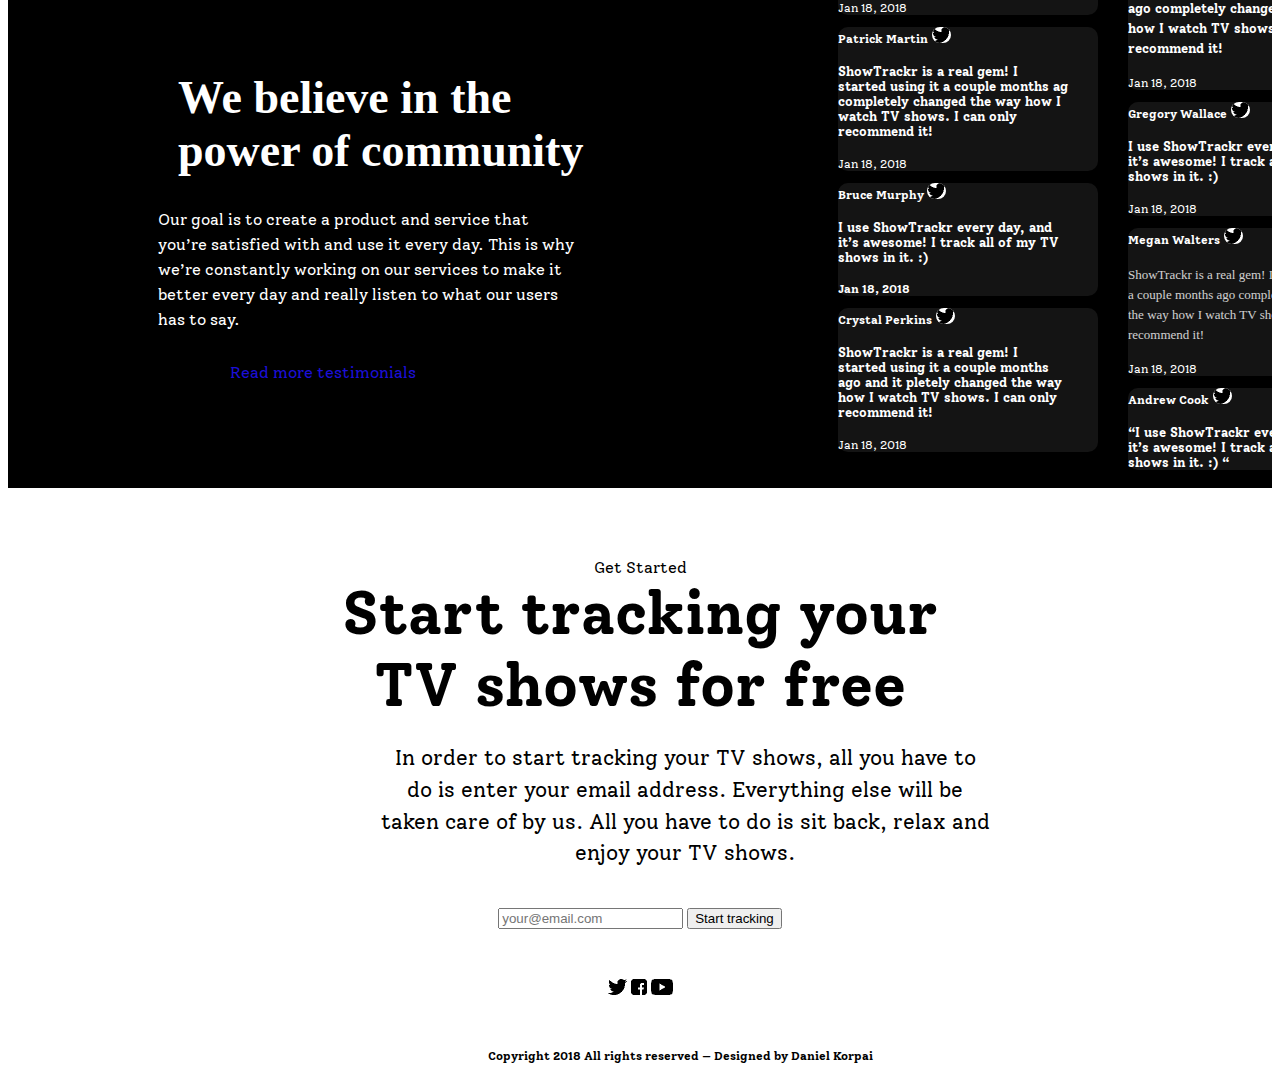
==== commit bacf635e: "js films1" ====
--- a/iphone/index.html
+++ b/iphone/index.html
@@ -311,6 +311,6 @@
       </div>
 
     </footer>
-    < script type="text/javascript">alert("java is done")</script>
+    <script src="js/script.js"></script>
   </body>
 </html>
